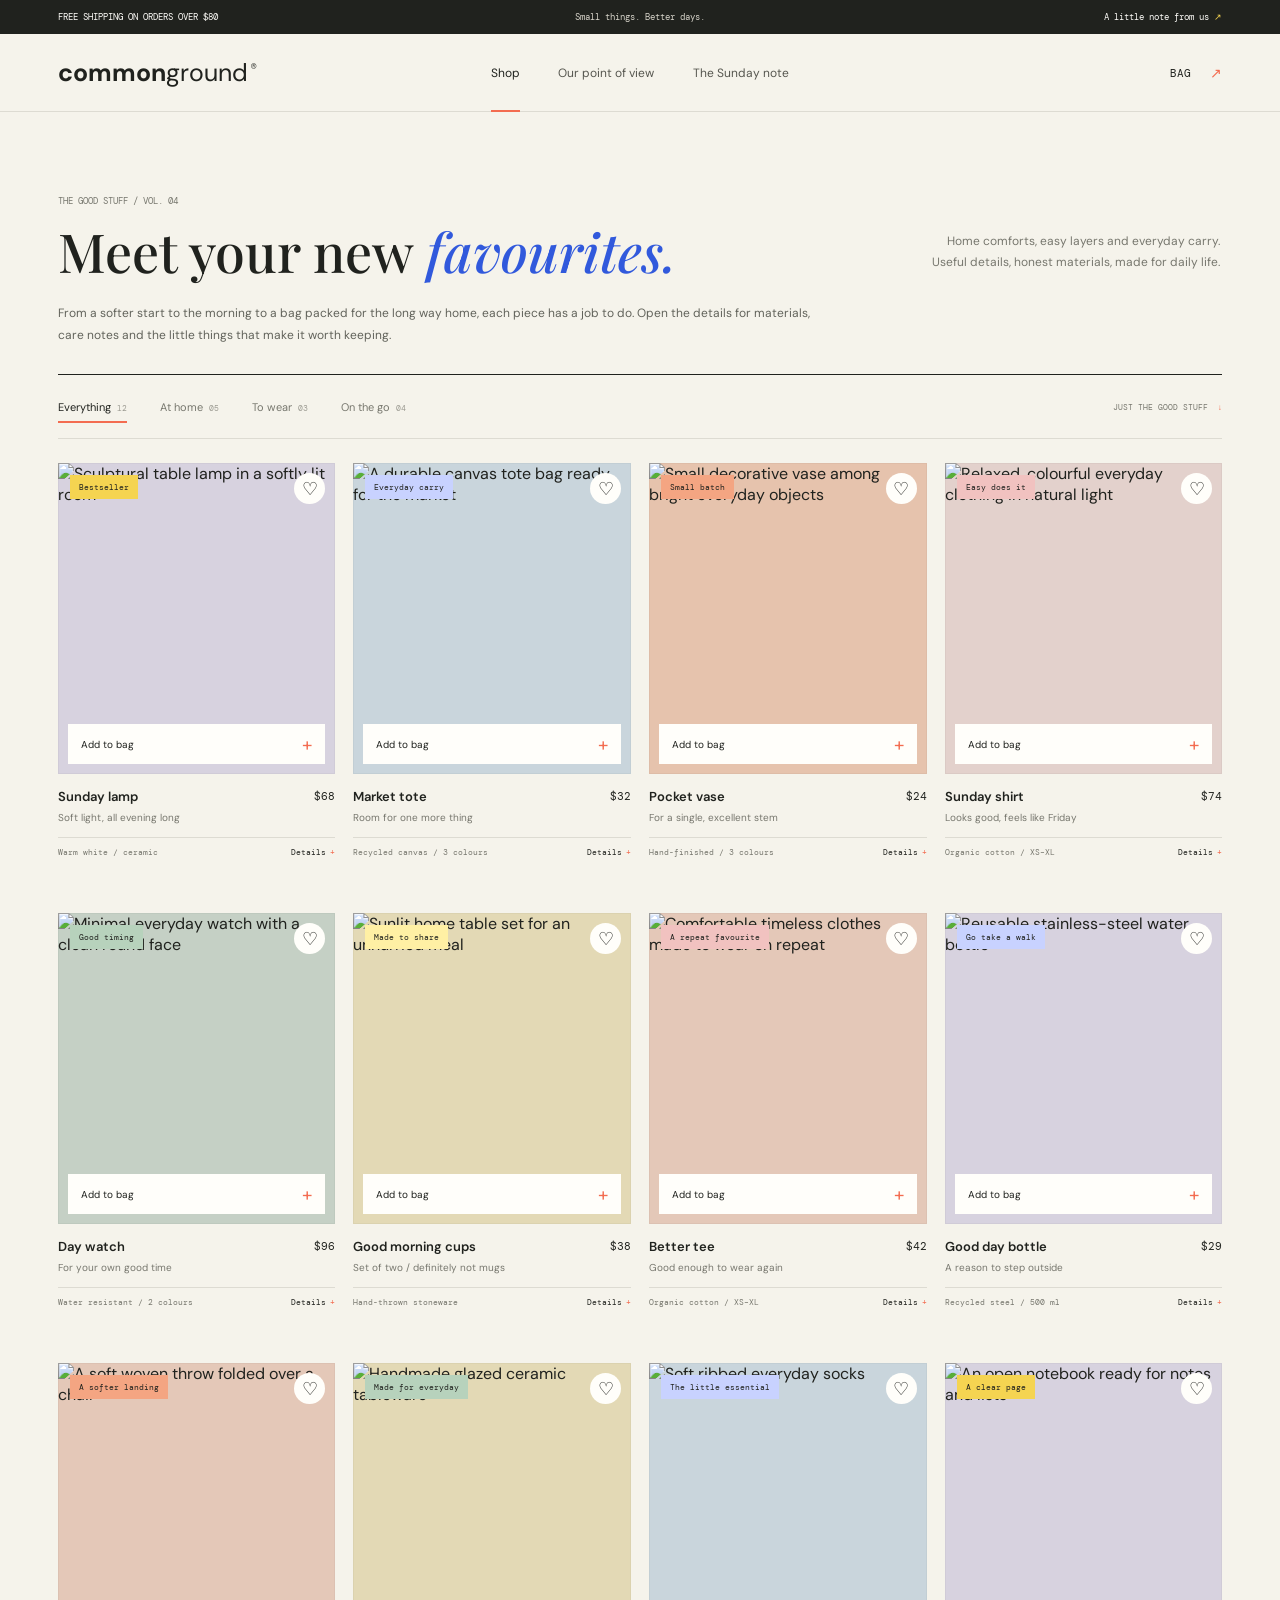
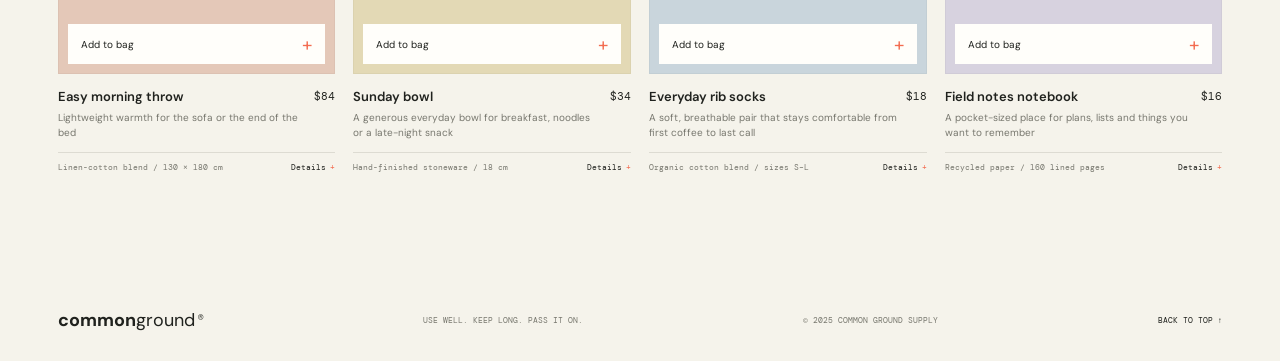
==== shop.html @ 02c8e96f "final" ====
<!DOCTYPE html>
<html lang="en">
<head>
  <meta charset="UTF-8">
  <meta name="viewport" content="width=device-width, initial-scale=1.0">
  <meta name="theme-color" content="#f5f3eb">
  <meta name="description" content="Shop thoughtful homewares, objects, and clothing from Common Ground Supply.">
  <title>Shop — Common Ground Supply</title>
  <link rel="preconnect" href="https://fonts.googleapis.com">
  <link rel="preconnect" href="https://fonts.gstatic.com" crossorigin>
  <link href="https://fonts.googleapis.com/css2?family=DM+Mono:wght@400;500&family=DM+Sans:wght@400;500;600;700&family=Playfair+Display:wght@500;600;700&display=swap" rel="stylesheet">
  <link rel="stylesheet" href="style.css">
</head>
<body class="shop-page">
  <input class="visually-hidden cart-toggle" type="checkbox" id="cart-toggle" aria-label="Toggle shopping bag">
  <div class="announcement"><span>FREE SHIPPING ON ORDERS OVER $80</span><span class="announcement-center">Small things. Better days.</span><a href="sunday-note.html">A little note from us <span aria-hidden="true">↗</span></a></div>
  <header class="site-header">
    <a class="wordmark" href="index.html" aria-label="Common Ground Supply home">common<span>ground</span><i>®</i></a>
    <nav class="main-nav" aria-label="Main navigation"><a class="nav-active" aria-current="page" href="shop.html">Shop</a><a href="story.html">Our point of view</a><a href="sunday-note.html">The Sunday note</a></nav>
    <label class="bag-trigger" for="cart-toggle" aria-label="Toggle your shopping bag">Bag <span class="bag-count" aria-hidden="true"></span><span class="bag-arrow" aria-hidden="true">↗</span></label>
  </header>
  <main id="top">
    <section class="shop-section" id="shop" aria-labelledby="shop-title">
      <div class="section-heading"><div><p class="eyebrow">THE GOOD STUFF / VOL. 04</p><h1 id="shop-title">Meet your new <em>favourites.</em></h1></div><p class="section-note">Home comforts, easy layers and everyday carry.<br>Useful details, honest materials, made for daily life.</p></div>
      <p class="collection-intro">From a softer start to the morning to a bag packed for the long way home, each piece has a job to do. Open the details for materials, care notes and the little things that make it worth keeping.</p>
      <div class="catalog-panel">
        <div class="catalog-toolbar"><div class="category-filters" role="group" aria-label="Filter products by category">
          <input class="visually-hidden filter-input" type="radio" name="category" id="filter-all" checked><label for="filter-all">Everything <span>12</span></label>
          <input class="visually-hidden filter-input" type="radio" name="category" id="filter-home"><label for="filter-home">At home <span>05</span></label>
          <input class="visually-hidden filter-input" type="radio" name="category" id="filter-wear"><label for="filter-wear">To wear <span>03</span></label>
          <input class="visually-hidden filter-input" type="radio" name="category" id="filter-carry"><label for="filter-carry">On the go <span>04</span></label>
        </div><span class="sort-label">JUST THE GOOD STUFF <span aria-hidden="true">↓</span></span></div>
        <div class="product-grid">
          <article class="product" data-category="home"><div class="product-visual visual-lilac"><img src="https://images.unsplash.com/photo-1507473885765-e6ed057f782c?auto=format&fit=crop&w=900&q=80" alt="Sculptural table lamp in a softly lit room" loading="lazy"><span class="product-tag">Bestseller</span><input class="visually-hidden bag-check" type="checkbox" id="bag-lamp"><label class="add-button" for="bag-lamp"><span class="add-text">Add to bag</span><span class="remove-text">In your bag</span><span class="add-icon" aria-hidden="true">+</span></label><input class="visually-hidden wish-check" type="checkbox" id="wish-lamp"><label class="wish-button" for="wish-lamp" aria-label="Save Sunday lamp to favourites"><span aria-hidden="true">♡</span></label></div><div class="product-meta"><div><h2>Sunday lamp</h2><p>Soft light, all evening long</p></div><span class="price">$68</span></div><div class="product-foot"><span>Warm white / ceramic</span><details class="product-details"><summary>Details</summary><p>A friendly little lamp with a glazed ceramic base and a warm, low-glare bulb. Made for bedside tables and slow evenings.</p></details></div></article>
          <article class="product" data-category="carry"><div class="product-visual visual-blue"><img src="https://images.unsplash.com/photo-1547949003-9792a18a2601?auto=format&fit=crop&w=900&q=80" alt="A durable canvas tote bag ready for the market" loading="lazy"><span class="product-tag product-tag-blue">Everyday carry</span><input class="visually-hidden bag-check" type="checkbox" id="bag-tote"><label class="add-button" for="bag-tote"><span class="add-text">Add to bag</span><span class="remove-text">In your bag</span><span class="add-icon" aria-hidden="true">+</span></label><input class="visually-hidden wish-check" type="checkbox" id="wish-tote"><label class="wish-button" for="wish-tote" aria-label="Save Market tote to favourites"><span aria-hidden="true">♡</span></label></div><div class="product-meta"><div><h2>Market tote</h2><p>Room for one more thing</p></div><span class="price">$32</span></div><div class="product-foot"><span>Recycled canvas / 3 colours</span><details class="product-details"><summary>Details</summary><p>Hard-wearing recycled cotton canvas with a generous gusset, an inside pocket and handles that sit comfortably on your shoulder.</p></details></div></article>
          <article class="product" data-category="home"><div class="product-visual visual-orange"><img src="https://images.unsplash.com/photo-1490312278390-ab64016e0aa9?auto=format&fit=crop&w=900&q=80" alt="Small decorative vase among bright everyday objects" loading="lazy"><span class="product-tag product-tag-orange">Small batch</span><input class="visually-hidden bag-check" type="checkbox" id="bag-vase"><label class="add-button" for="bag-vase"><span class="add-text">Add to bag</span><span class="remove-text">In your bag</span><span class="add-icon" aria-hidden="true">+</span></label><input class="visually-hidden wish-check" type="checkbox" id="wish-vase"><label class="wish-button" for="wish-vase" aria-label="Save Pocket vase to favourites"><span aria-hidden="true">♡</span></label></div><div class="product-meta"><div><h2>Pocket vase</h2><p>For a single, excellent stem</p></div><span class="price">$24</span></div><div class="product-foot"><span>Hand-finished / 3 colours</span><details class="product-details"><summary>Details</summary><p>A little stoneware vase, hand-finished in small batches. Each one has its own tiny variations and holds exactly one favourite stem.</p></details></div></article>
          <article class="product" data-category="wear"><div class="product-visual visual-pink"><img src="https://images.unsplash.com/photo-1529139574466-a303027c1d8b?auto=format&fit=crop&w=900&q=80" alt="Relaxed, colourful everyday clothing in natural light" loading="lazy"><span class="product-tag product-tag-pink">Easy does it</span><input class="visually-hidden bag-check" type="checkbox" id="bag-shirt"><label class="add-button" for="bag-shirt"><span class="add-text">Add to bag</span><span class="remove-text">In your bag</span><span class="add-icon" aria-hidden="true">+</span></label><input class="visually-hidden wish-check" type="checkbox" id="wish-shirt"><label class="wish-button" for="wish-shirt" aria-label="Save Sunday shirt to favourites"><span aria-hidden="true">♡</span></label></div><div class="product-meta"><div><h2>Sunday shirt</h2><p>Looks good, feels like Friday</p></div><span class="price">$74</span></div><div class="product-foot"><span>Organic cotton / XS–XL</span><details class="product-details"><summary>Details</summary><p>Relaxed, breathable organic cotton with an easy shape and a softly dropped shoulder.</p></details></div></article>
          <article class="product" data-category="carry"><div class="product-visual visual-green"><img src="https://images.unsplash.com/photo-1523275335684-37898b6baf30?auto=format&fit=crop&w=900&q=80" alt="Minimal everyday watch with a clean round face" loading="lazy"><span class="product-tag product-tag-green">Good timing</span><input class="visually-hidden bag-check" type="checkbox" id="bag-watch"><label class="add-button" for="bag-watch"><span class="add-text">Add to bag</span><span class="remove-text">In your bag</span><span class="add-icon" aria-hidden="true">+</span></label><input class="visually-hidden wish-check" type="checkbox" id="wish-watch"><label class="wish-button" for="wish-watch" aria-label="Save Day watch to favourites"><span aria-hidden="true">♡</span></label></div><div class="product-meta"><div><h2>Day watch</h2><p>For your own good time</p></div><span class="price">$96</span></div><div class="product-foot"><span>Water resistant / 2 colours</span><details class="product-details"><summary>Details</summary><p>A clean, easy-to-read dial, comfortable woven strap and water-resistant case.</p></details></div></article>
          <article class="product" data-category="home"><div class="product-visual visual-yellow"><img src="https://images.unsplash.com/photo-1494438639946-1ebd1d20bf85?auto=format&fit=crop&w=900&q=80" alt="Sunlit home table set for an unhurried meal" loading="lazy"><span class="product-tag product-tag-yellow">Made to share</span><input class="visually-hidden bag-check" type="checkbox" id="bag-cups"><label class="add-button" for="bag-cups"><span class="add-text">Add to bag</span><span class="remove-text">In your bag</span><span class="add-icon" aria-hidden="true">+</span></label><input class="visually-hidden wish-check" type="checkbox" id="wish-cups"><label class="wish-button" for="wish-cups" aria-label="Save Good morning cups to favourites"><span aria-hidden="true">♡</span></label></div><div class="product-meta"><div><h2>Good morning cups</h2><p>Set of two / definitely not mugs</p></div><span class="price">$38</span></div><div class="product-foot"><span>Hand-thrown stoneware</span><details class="product-details"><summary>Details</summary><p>Two hand-thrown stoneware cups with a smooth glaze, just right for coffee or tea.</p></details></div></article>
          <article class="product" data-category="wear"><div class="product-visual visual-peach"><img src="https://images.unsplash.com/photo-1503342217505-b0a15ec3261c?auto=format&fit=crop&w=900&q=80" alt="Comfortable timeless clothes made to wear on repeat" loading="lazy"><span class="product-tag product-tag-pink">A repeat favourite</span><input class="visually-hidden bag-check" type="checkbox" id="bag-tee"><label class="add-button" for="bag-tee"><span class="add-text">Add to bag</span><span class="remove-text">In your bag</span><span class="add-icon" aria-hidden="true">+</span></label><input class="visually-hidden wish-check" type="checkbox" id="wish-tee"><label class="wish-button" for="wish-tee" aria-label="Save Better tee to favourites"><span aria-hidden="true">♡</span></label></div><div class="product-meta"><div><h2>Better tee</h2><p>Good enough to wear again</p></div><span class="price">$42</span></div><div class="product-foot"><span>Organic cotton / XS–XL</span><details class="product-details"><summary>Details</summary><p>Soft, substantial organic cotton with a tidy neckline and easy fit.</p></details></div></article>
          <article class="product" data-category="carry"><div class="product-visual visual-lilac"><img src="https://images.unsplash.com/photo-1602143407151-7111542de6e8?auto=format&fit=crop&w=900&q=80" alt="Reusable stainless-steel water bottle" loading="lazy"><span class="product-tag product-tag-blue">Go take a walk</span><input class="visually-hidden bag-check" type="checkbox" id="bag-bottle"><label class="add-button" for="bag-bottle"><span class="add-text">Add to bag</span><span class="remove-text">In your bag</span><span class="add-icon" aria-hidden="true">+</span></label><input class="visually-hidden wish-check" type="checkbox" id="wish-bottle"><label class="wish-button" for="wish-bottle" aria-label="Save Good day bottle to favourites"><span aria-hidden="true">♡</span></label></div><div class="product-meta"><div><h2>Good day bottle</h2><p>A reason to step outside</p></div><span class="price">$29</span></div><div class="product-foot"><span>Recycled steel / 500 ml</span><details class="product-details"><summary>Details</summary><p>A sturdy reusable stainless-steel bottle with a leakproof lid and a powder-coated finish.</p></details></div></article>
          <article class="product" data-category="home"><div class="product-visual visual-peach"><img src="https://images.unsplash.com/photo-1616486338812-3dadae4b4ace?auto=format&fit=crop&w=900&q=80" alt="A soft woven throw folded over a chair" loading="lazy"><span class="product-tag product-tag-orange">A softer landing</span><input class="visually-hidden bag-check" type="checkbox" id="bag-throw"><label class="add-button" for="bag-throw"><span class="add-text">Add to bag</span><span class="remove-text">In your bag</span><span class="add-icon" aria-hidden="true">+</span></label><input class="visually-hidden wish-check" type="checkbox" id="wish-throw"><label class="wish-button" for="wish-throw" aria-label="Save Easy morning throw to favourites"><span aria-hidden="true">♡</span></label></div><div class="product-meta"><div><h2>Easy morning throw</h2><p>Lightweight warmth for the sofa or the end of the bed</p></div><span class="price">$84</span></div><div class="product-foot"><span>Linen-cotton blend / 130 × 180 cm</span><details class="product-details"><summary>Details</summary><p>A breathable midweight linen-cotton weave with an easy drape and soft, natural texture. Machine wash cool and line dry; it gets softer with every wash.</p></details></div></article>
          <article class="product" data-category="home"><div class="product-visual visual-yellow"><img src="https://images.unsplash.com/photo-1578749556568-bc2c40e68b61?auto=format&fit=crop&w=900&q=80" alt="Handmade glazed ceramic tableware" loading="lazy"><span class="product-tag product-tag-green">Made for everyday</span><input class="visually-hidden bag-check" type="checkbox" id="bag-bowl"><label class="add-button" for="bag-bowl"><span class="add-text">Add to bag</span><span class="remove-text">In your bag</span><span class="add-icon" aria-hidden="true">+</span></label><input class="visually-hidden wish-check" type="checkbox" id="wish-bowl"><label class="wish-button" for="wish-bowl" aria-label="Save Sunday bowl to favourites"><span aria-hidden="true">♡</span></label></div><div class="product-meta"><div><h2>Sunday bowl</h2><p>A generous everyday bowl for breakfast, noodles or a late-night snack</p></div><span class="price">$34</span></div><div class="product-foot"><span>Hand-finished stoneware / 18 cm</span><details class="product-details"><summary>Details</summary><p>Wheel-thrown stoneware with a smooth, food-safe glaze. The wide shape works for breakfast or a generous side; dishwasher and microwave safe.</p></details></div></article>
          <article class="product" data-category="wear"><div class="product-visual visual-blue"><img src="https://images.unsplash.com/photo-1586350977771-b3b0abd50c82?auto=format&fit=crop&w=900&q=80" alt="Soft ribbed everyday socks" loading="lazy"><span class="product-tag product-tag-blue">The little essential</span><input class="visually-hidden bag-check" type="checkbox" id="bag-socks"><label class="add-button" for="bag-socks"><span class="add-text">Add to bag</span><span class="remove-text">In your bag</span><span class="add-icon" aria-hidden="true">+</span></label><input class="visually-hidden wish-check" type="checkbox" id="wish-socks"><label class="wish-button" for="wish-socks" aria-label="Save Everyday rib socks to favourites"><span aria-hidden="true">♡</span></label></div><div class="product-meta"><div><h2>Everyday rib socks</h2><p>A soft, breathable pair that stays comfortable from first coffee to last call</p></div><span class="price">$18</span></div><div class="product-foot"><span>Organic cotton blend / sizes S–L</span><details class="product-details"><summary>Details</summary><p>A soft organic-cotton blend with a ribbed cuff that stays put without digging in. Reinforced heel and toe for regular rotation. Wash cool with similar colours.</p></details></div></article>
          <article class="product" data-category="carry"><div class="product-visual visual-lilac"><img src="https://images.unsplash.com/photo-1455390582262-044cdead277a?auto=format&fit=crop&w=900&q=80" alt="An open notebook ready for notes and lists" loading="lazy"><span class="product-tag">A clear page</span><input class="visually-hidden bag-check" type="checkbox" id="bag-notebook"><label class="add-button" for="bag-notebook"><span class="add-text">Add to bag</span><span class="remove-text">In your bag</span><span class="add-icon" aria-hidden="true">+</span></label><input class="visually-hidden wish-check" type="checkbox" id="wish-notebook"><label class="wish-button" for="wish-notebook" aria-label="Save Field notes notebook to favourites"><span aria-hidden="true">♡</span></label></div><div class="product-meta"><div><h2>Field notes notebook</h2><p>A pocket-sized place for plans, lists and things you want to remember</p></div><span class="price">$16</span></div><div class="product-foot"><span>Recycled paper / 160 lined pages</span><details class="product-details"><summary>Details</summary><p>A lay-flat, thread-bound notebook with 160 lightly textured, lined pages and a sturdy recycled-paper cover. Small enough to keep beside your keys.</p></details></div></article>
        </div>
      </div>
    </section>
  </main>
  <footer class="site-footer"><a class="footer-wordmark" href="index.html">common<span>ground</span><i>®</i></a><span>USE WELL. KEEP LONG. PASS IT ON.</span><span>© 2025 COMMON GROUND SUPPLY</span><a href="#shop">BACK TO TOP ↑</a></footer>
  <div class="cart-backdrop" aria-hidden="true"><label for="cart-toggle" aria-label="Close shopping bag"></label></div>
  <aside class="cart-drawer" aria-label="Your shopping bag"><div class="cart-header"><div><p class="eyebrow">YOUR LITTLE LINE-UP</p><h2>Your bag<span class="cart-sparkle">✳</span></h2></div><label class="cart-close" for="cart-toggle" aria-label="Close shopping bag">×</label></div><div class="cart-items">
    <p class="cart-empty">Nothing in here just yet.<br>There's good stuff on the shelves.</p>
    <div class="cart-line cart-line-lamp"><img src="https://images.unsplash.com/photo-1507473885765-e6ed057f782c?auto=format&fit=crop&w=160&q=70" alt=""><div><h3>Sunday lamp</h3><span>Warm white / ceramic</span><label for="bag-lamp">Remove</label></div><strong>$68</strong></div>
    <div class="cart-line cart-line-tote"><img src="https://images.unsplash.com/photo-1547949003-9792a18a2601?auto=format&fit=crop&w=160&q=70" alt=""><div><h3>Market tote</h3><span>Recycled canvas</span><label for="bag-tote">Remove</label></div><strong>$32</strong></div>
    <div class="cart-line cart-line-vase"><img src="https://images.unsplash.com/photo-1490312278390-ab64016e0aa9?auto=format&fit=crop&w=160&q=70" alt=""><div><h3>Pocket vase</h3><span>Hand-finished / 3 colours</span><label for="bag-vase">Remove</label></div><strong>$24</strong></div>
    <div class="cart-line cart-line-shirt"><img src="https://images.unsplash.com/photo-1529139574466-a303027c1d8b?auto=format&fit=crop&w=160&q=70" alt=""><div><h3>Sunday shirt</h3><span>Organic cotton</span><label for="bag-shirt">Remove</label></div><strong>$74</strong></div>
    <div class="cart-line cart-line-watch"><img src="https://images.unsplash.com/photo-1523275335684-37898b6baf30?auto=format&fit=crop&w=160&q=70" alt=""><div><h3>Day watch</h3><span>Water resistant</span><label for="bag-watch">Remove</label></div><strong>$96</strong></div>
    <div class="cart-line cart-line-cups"><img src="https://images.unsplash.com/photo-1494438639946-1ebd1d20bf85?auto=format&fit=crop&w=160&q=70" alt=""><div><h3>Good morning cups</h3><span>Set of two</span><label for="bag-cups">Remove</label></div><strong>$38</strong></div>
    <div class="cart-line cart-line-tee"><img src="https://images.unsplash.com/photo-1503342217505-b0a15ec3261c?auto=format&fit=crop&w=160&q=70" alt=""><div><h3>Better tee</h3><span>Organic cotton</span><label for="bag-tee">Remove</label></div><strong>$42</strong></div>
    <div class="cart-line cart-line-bottle"><img src="https://images.unsplash.com/photo-1602143407151-7111542de6e8?auto=format&fit=crop&w=160&q=70" alt=""><div><h3>Good day bottle</h3><span>Recycled steel / 500 ml</span><label for="bag-bottle">Remove</label></div><strong>$29</strong></div>
    <div class="cart-line cart-line-throw"><img src="https://images.unsplash.com/photo-1616486338812-3dadae4b4ace?auto=format&fit=crop&w=160&q=70" alt=""><div><h3>Easy morning throw</h3><span>Linen-cotton blend / 130 × 180 cm</span><label for="bag-throw">Remove</label></div><strong>$84</strong></div>
    <div class="cart-line cart-line-bowl"><img src="https://images.unsplash.com/photo-1578749556568-bc2c40e68b61?auto=format&fit=crop&w=160&q=70" alt=""><div><h3>Sunday bowl</h3><span>Hand-finished stoneware</span><label for="bag-bowl">Remove</label></div><strong>$34</strong></div>
    <div class="cart-line cart-line-socks"><img src="https://images.unsplash.com/photo-1586350977771-b3b0abd50c82?auto=format&fit=crop&w=160&q=70" alt=""><div><h3>Everyday rib socks</h3><span>Organic cotton blend / sizes S–L</span><label for="bag-socks">Remove</label></div><strong>$18</strong></div>
    <div class="cart-line cart-line-notebook"><img src="https://images.unsplash.com/photo-1455390582262-044cdead277a?auto=format&fit=crop&w=160&q=70" alt=""><div><h3>Field notes notebook</h3><span>Recycled paper / 160 lined pages</span><label for="bag-notebook">Remove</label></div><strong>$16</strong></div>
  </div><div class="cart-footer"><p class="shipping-note"><span>✳</span> Free shipping on orders over $80</p><p class="demo-note">This is a storefront demo. Checkout and payment need a server and are not active.</p><button class="checkout-button" type="button" disabled>Checkout <span aria-hidden="true">↗</span></button><a class="continue-link" href="#shop">Keep looking around</a></div></aside>
  <span class="visually-hidden" aria-live="polite">Cart items update as you add and remove products.</span>
  <script src="cart.js" defer></script>
</body>
</html>
---- style.css ----
:root {
	color-scheme: light;
	--paper: #f5f3eb;
	--white: #fffefa;
	--ink: #20221e;
	--muted: #77776e;
	--line: #dddbd2;
	--blue: #3159dc;
	--coral: #f36c50;
	--yellow: #f5d451;
	--green: #5d8268;
	--serif: "Playfair Display", Georgia, serif;
	--sans: "DM Sans", "Segoe UI", sans-serif;
	--mono: "DM Mono", Consolas, monospace;
}

* { box-sizing: border-box; }
html { scroll-behavior: smooth; scroll-padding-top: 84px; }
body { margin: 0; background: var(--paper); color: var(--ink); font-family: var(--sans); -webkit-font-smoothing: antialiased; }
body:has(#cart-toggle:checked) { overflow: hidden; }
a { color: inherit; text-decoration: none; }
button, input { font: inherit; }
button, label, summary { -webkit-tap-highlight-color: transparent; }
img { display: block; max-width: 100%; }
.visually-hidden { position: absolute; width: 1px; height: 1px; padding: 0; margin: -1px; overflow: hidden; clip: rect(0, 0, 0, 0); white-space: nowrap; border: 0; }

.announcement { min-height: 34px; padding: 8px 4.5%; display: grid; grid-template-columns: 1fr 1fr 1fr; align-items: center; background: var(--ink); color: #fffefa; font: 9px var(--mono); letter-spacing: 0; }
.announcement-center { text-align: center; color: #d7d4ca; }
.announcement a { justify-self: end; }
.announcement a span { color: var(--yellow); }
.site-header { height: 78px; padding: 0 4.5%; display: grid; grid-template-columns: 1fr 1fr 1fr; align-items: center; border-bottom: 1px solid var(--line); background: var(--paper); }
.wordmark, .footer-wordmark { justify-self: start; font-size: 25px; font-weight: 700; letter-spacing: 0; line-height: 1; }
.wordmark span, .footer-wordmark span { font-weight: 400; }
.wordmark i, .footer-wordmark i { margin-left: 3px; font: 9px var(--mono); vertical-align: top; }
.main-nav { display: flex; justify-content: center; gap: clamp(18px, 3vw, 42px); height: 100%; align-items: center; }
.main-nav a { height: 100%; display: flex; align-items: center; position: relative; font-size: 12px; color: #56564f; white-space: nowrap; }
.main-nav .nav-active { color: var(--ink); }
.nav-active::after { position: absolute; right: 0; bottom: -1px; left: 0; height: 2px; background: var(--coral); content: ""; }
.header-link { justify-self: end; font: 10px var(--mono); white-space: nowrap; }
.header-link span { padding-left: 5px; color: var(--coral); font-size: 14px; }
.bag-trigger { justify-self: end; position: relative; display: flex; align-items: center; gap: 6px; cursor: pointer; font: 11px var(--mono); text-transform: uppercase; }
.bag-arrow { color: var(--coral); font-size: 14px; }
.bag-count { width: 7px; height: 7px; border-radius: 50%; background: transparent; }
body:has(.bag-check:checked) .bag-count { background: var(--coral); }

.hero { min-height: 575px; display: grid; grid-template-columns: 0.93fr 1.07fr; background: #e9e9dd; }
.hero-copy { padding: 70px 9% 34px 14%; display: flex; flex-direction: column; align-items: flex-start; justify-content: center; }
.eyebrow { margin: 0; color: #77776e; font: 9px var(--mono); letter-spacing: 0; text-transform: uppercase; }
.eyebrow-dot { display: inline-block; width: 7px; height: 7px; margin-right: 6px; border-radius: 50%; background: var(--coral); }
.hero h1 { max-width: 550px; margin: 25px 0 17px; font: 500 clamp(44px, 5.2vw, 76px)/1.07 var(--serif); letter-spacing: 0; }
.hero h1 em, .section-heading h2 em, .story-copy h2 em, .newsletter h2 em { color: var(--blue); font-weight: 500; }
.hero-description { max-width: 315px; margin: 0; color: #63635b; font-size: 14px; line-height: 1.8; }
.button { min-height: 47px; margin-top: 30px; padding: 0 19px; display: inline-flex; align-items: center; justify-content: space-between; gap: 32px; font-size: 11px; }
.button-dark { background: var(--ink); color: var(--white); transition: background .2s ease, transform .2s ease; }
.button-dark:hover { background: var(--blue); transform: translateY(-2px); }
.button-dark span { color: var(--yellow); font-size: 16px; }
.hero-footnote { width: 100%; margin-top: auto; padding-top: 42px; display: flex; justify-content: space-between; color: #77776e; font: 9px var(--mono); text-transform: uppercase; }
.hero-image-wrap { position: relative; min-height: 575px; overflow: hidden; background: #a7a18e; }
.hero-image { width: 100%; height: 100%; min-height: 575px; position: absolute; inset: 0; object-fit: cover; object-position: 50% 50%; animation: image-arrive .8s ease both; }
.hero-image-wrap::after { position: absolute; inset: 50% 0 0; background: linear-gradient(transparent, rgb(32 34 30 / 50%)); content: ""; pointer-events: none; }
.hero-image-caption { position: absolute; z-index: 1; right: 6%; bottom: 23px; left: 6%; display: flex; justify-content: space-between; color: #fffefa; font: 9px var(--mono); }
.hero-stamp { position: absolute; z-index: 1; top: 31px; right: 32px; width: 99px; height: 99px; display: grid; place-content: center; transform: rotate(9deg); border: 1px solid var(--ink); border-radius: 50%; background: var(--yellow); text-align: center; font: 10px/1.35 var(--mono); }
.hero-stamp span { position: absolute; right: -1px; bottom: 9px; color: var(--coral); font-size: 18px; }

.ticker { min-height: 43px; display: flex; align-items: center; justify-content: space-evenly; gap: 16px; overflow: hidden; border-bottom: 1px solid var(--line); background: var(--yellow); color: var(--ink); font: 9px var(--mono); white-space: nowrap; }
.ticker span:nth-child(even) { color: var(--coral); font-size: 15px; }
.home-page .shop-section, .home-page .story-section, .home-page .newsletter, .home-page .cart-backdrop, .home-page .cart-drawer { display: none; }
.home-links { padding: 68px 4.5% 90px; }
.home-links-heading { margin-bottom: 30px; display: flex; justify-content: space-between; align-items: end; }
.home-links-heading h2 { margin: 13px 0 0; font: 500 clamp(37px, 4.2vw, 57px)/1.15 var(--serif); }
.home-links-heading h2 em { color: var(--blue); }
.home-links-heading > p { margin: 0 0 7px 20px; color: var(--muted); font-size: 12px; }
.home-link-grid { display: grid; grid-template-columns: repeat(3, minmax(0, 1fr)); gap: 16px; }
.home-link { min-width: 0; aspect-ratio: 1.05 / 1; position: relative; display: flex; flex-direction: column; justify-content: space-between; overflow: hidden; padding: 15px; background: var(--ink); color: var(--white); }
.home-link::after { position: absolute; inset: 35% 0 0; background: linear-gradient(transparent, rgb(20 22 20 / 68%)); content: ""; }
.home-link img { width: 100%; height: 100%; position: absolute; inset: 0; object-fit: cover; transition: transform .5s ease; }
.home-link:hover img { transform: scale(1.035); }
.home-link-number, .home-link-title { position: relative; z-index: 1; }
.home-link-number { align-self: flex-start; padding: 7px 9px; background: var(--yellow); color: var(--ink); font: 8px var(--mono); }
.home-link-title { display: flex; justify-content: space-between; align-items: center; gap: 10px; font: 500 clamp(18px, 2vw, 25px) var(--serif); }
.home-link-title i { color: var(--yellow); font: normal 17px var(--sans); }
.shop-section { padding: 83px 4.5% 96px; }
.section-heading { margin-bottom: 42px; display: flex; justify-content: space-between; align-items: end; }
.section-heading h1, .section-heading h2 { margin: 13px 0 0; font: 500 clamp(37px, 4.2vw, 57px)/1.15 var(--serif); letter-spacing: 0; }
.section-heading h1 em { color: var(--blue); }
.section-note { margin: 0 2px 8px 20px; color: var(--muted); font-size: 12px; line-height: 1.8; text-align: right; }
.collection-intro { max-width: 760px; margin: -22px 0 28px; color: #62635b; font-size: 12px; line-height: 1.85; }
.catalog-panel { border-top: 1px solid var(--ink); }
.catalog-toolbar { min-height: 64px; display: flex; justify-content: space-between; align-items: center; gap: 20px; border-bottom: 1px solid var(--line); }
.category-filters { display: flex; align-items: center; gap: clamp(17px, 2.6vw, 34px); }
.category-filters label { padding: 9px 0; color: #77776e; cursor: pointer; font-size: 11px; transition: color .15s ease; }
.category-filters label span { margin-left: 3px; color: #9b9a91; font: 8px var(--mono); }
#filter-all:checked + label, #filter-home:checked + label, #filter-wear:checked + label, #filter-carry:checked + label { color: var(--ink); box-shadow: inset 0 -2px var(--coral); }
.filter-input:focus-visible + label { outline: 2px solid var(--blue); outline-offset: 4px; }
.sort-label { color: var(--muted); font: 8px var(--mono); white-space: nowrap; }
.sort-label span { padding-left: 5px; color: var(--coral); }
.product-grid { display: grid; grid-template-columns: repeat(4, minmax(0, 1fr)); column-gap: 18px; row-gap: 45px; padding-top: 24px; }
.product { min-width: 0; animation: product-arrive .55s both; }
.product:nth-child(2) { animation-delay: .05s; }
.product:nth-child(3) { animation-delay: .1s; }
.product:nth-child(4) { animation-delay: .15s; }
.product:nth-child(5) { animation-delay: .2s; }
.product:nth-child(6) { animation-delay: .25s; }
.product:nth-child(7) { animation-delay: .3s; }
.product:nth-child(8) { animation-delay: .35s; }
.product-visual { aspect-ratio: 1 / 1.12; position: relative; overflow: hidden; background: #d7ded7; }
.product-visual::before { position: absolute; z-index: 1; inset: 0; border: 1px solid rgb(32 34 30 / 4%); content: ""; pointer-events: none; }
.visual-lilac { background: #d7d2df; }
.visual-blue { background: #c9d5dc; }
.visual-orange { background: #e6c3ad; }
.visual-pink { background: #e3d1cc; }
.visual-green { background: #c5d0c5; }
.visual-yellow { background: #e3d9b5; }
.visual-peach { background: #e4c8b8; }
.product-visual img { width: 100%; height: 100%; object-fit: cover; transition: transform .55s cubic-bezier(.2,.65,.3,1); }
.product:hover .product-visual img { transform: scale(1.035); }
.product-tag { position: absolute; z-index: 2; top: 12px; left: 12px; padding: 7px 9px; background: var(--yellow); color: var(--ink); font: 8px var(--mono); }
.product-tag-blue { background: #c8d2ff; }
.product-tag-orange { background: #f4a582; }
.product-tag-pink { background: #f1c2c0; }
.product-tag-green { background: #b7d2bc; }
.product-tag-yellow { background: #fff0a4; }
.wish-button { position: absolute; z-index: 2; top: 10px; right: 10px; width: 31px; height: 31px; display: grid; place-items: center; border-radius: 50%; background: var(--white); cursor: pointer; font-size: 18px; transition: color .2s ease, background .2s ease, transform .2s ease; }
.wish-button:hover { transform: scale(1.08); }
.wish-check:checked + .wish-button { background: var(--coral); color: var(--white); }
.wish-check:checked + .wish-button span { font-size: 0; }
.wish-check:checked + .wish-button span::after { content: "♥"; font-size: 15px; }
.wish-check:focus-visible + .wish-button, .bag-check:focus-visible + .add-button { outline: 2px solid var(--blue); outline-offset: 3px; }
.add-button { position: absolute; z-index: 2; right: 10px; bottom: 10px; left: 10px; min-height: 40px; padding: 0 13px; display: flex; align-items: center; justify-content: space-between; background: var(--white); cursor: pointer; font-size: 10px; transition: background .2s ease, color .2s ease; }
.add-button:hover, .bag-check:checked + .add-button { background: var(--ink); color: var(--white); }
.bag-check:checked + .add-button { animation: add-button-pop .42s cubic-bezier(.2,.8,.25,1); }
.remove-text { display: none; }
.bag-check:checked + .add-button .add-text { display: none; }
.bag-check:checked + .add-button .remove-text { display: inline; }
.add-icon { color: var(--coral); font-size: 19px; line-height: 1; }
.bag-check:checked + .add-button .add-icon { color: var(--yellow); font-size: 0; }
.bag-check:checked + .add-button .add-icon::after { content: "\2713"; font-size: 15px; }
.product-visual:has(.bag-check:checked)::after { position: absolute; z-index: 3; top: 46%; left: 50%; padding: 11px 14px; transform: translate(-50%, -20%) scale(.8) rotate(-4deg); border: 1px solid var(--ink); background: var(--yellow); color: var(--ink); content: "\2733  ADDED TO BAG  \2733"; font: 9px var(--mono); white-space: nowrap; pointer-events: none; animation: add-toast 1.05s cubic-bezier(.2,.75,.25,1) both; }
.product-meta { margin-top: 14px; display: flex; justify-content: space-between; align-items: flex-start; gap: 8px; }
.product-meta h2, .product-meta h3 { margin: 0; font-size: 13px; font-weight: 600; }
.product-meta p { margin: 5px 0 0; color: var(--muted); font-size: 10px; line-height: 1.5; }
.price { padding-top: 1px; font: 11px var(--mono); white-space: nowrap; }
.product-foot { min-height: 31px; margin-top: 12px; padding-top: 9px; display: flex; justify-content: space-between; align-items: flex-start; gap: 6px; border-top: 1px solid var(--line); color: #77776e; font: 8px var(--mono); }
.product-details { position: relative; flex: 0 0 auto; }
.product-details summary { color: var(--ink); cursor: pointer; list-style: none; }
.product-details summary::-webkit-details-marker { display: none; }
.product-details summary::after { margin-left: 4px; color: var(--coral); content: "+"; }
.product-details[open] summary::after { content: "−"; }
.product-details p { width: min(250px, 75vw); position: absolute; z-index: 4; top: 21px; right: 0; margin: 0; padding: 13px; border: 1px solid var(--line); background: var(--white); color: #56564f; font: 10px/1.7 var(--sans); box-shadow: 0 8px 24px rgb(32 34 30 / 10%); }
.empty-category { display: none; padding: 30px 0; color: var(--muted); font: 13px var(--sans); }
.catalog-panel:has(#filter-home:checked) .product:not([data-category="home"]), .catalog-panel:has(#filter-wear:checked) .product:not([data-category="wear"]), .catalog-panel:has(#filter-carry:checked) .product:not([data-category="carry"]) { display: none; }

.story-section { min-height: 485px; display: grid; grid-template-columns: 1fr 1fr; background: #e5e7dc; }
.story-image { min-height: 485px; position: relative; overflow: hidden; background: #bcc6ba; }
.story-image img { width: 100%; height: 100%; position: absolute; inset: 0; object-fit: cover; }
.story-image::after { position: absolute; inset: 58% 0 0; background: linear-gradient(transparent, rgb(32 34 30 / 40%)); content: ""; }
.story-image-note { position: absolute; z-index: 1; bottom: 22px; left: 7%; color: var(--white); font: 9px var(--mono); }
.story-copy { padding: 80px clamp(35px, 9vw, 130px); display: flex; flex-direction: column; justify-content: center; align-items: flex-start; }
.story-copy h2 { margin: 20px 0; font: 500 clamp(40px, 4.5vw, 62px)/1.1 var(--serif); }
.story-copy p:not(.eyebrow) { max-width: 390px; color: #60635b; font-size: 12px; line-height: 1.9; }
.story-copy .text-link { margin-top: 16px; padding-bottom: 6px; border-bottom: 1px solid var(--ink); font-size: 11px; }
.text-link span { padding-left: 9px; color: var(--coral); }

.newsletter { min-height: 282px; padding: 62px 9%; display: grid; grid-template-columns: 100px 1fr 1fr; align-items: center; gap: 36px; background: var(--blue); color: var(--white); }
.newsletter-mark { width: 68px; height: 68px; display: grid; align-content: center; border: 1px solid rgb(255 255 255 / 60%); border-radius: 50%; text-align: center; font: 15px/1.1 var(--mono); }
.newsletter-mark span { color: var(--yellow); font-size: 14px; }
.newsletter .eyebrow { color: #c7d1ff; }
.newsletter h2 { margin: 16px 0 0; font: 500 clamp(35px, 4vw, 50px)/1.12 var(--serif); }
.newsletter h2 em { color: var(--yellow); }
.newsletter-form { align-self: center; }
.newsletter-form > label { display: block; margin-bottom: 10px; color: #d4dcff; font: 9px var(--mono); }
.email-row { display: flex; border-bottom: 1px solid rgb(255 255 255 / 72%); }
.email-row input { width: 100%; min-width: 0; padding: 13px 4px; border: 0; outline: 0; background: transparent; color: var(--white); font-size: 12px; }
.email-row input::placeholder { color: #c7d1ff; }
.email-row input:focus-visible { box-shadow: inset 0 -2px var(--yellow); }
.email-row button { flex: 0 0 auto; padding: 0 5px 0 14px; border: 0; background: transparent; color: var(--white); cursor: pointer; font-size: 10px; }
.email-row button span { padding-left: 12px; color: var(--yellow); font-size: 15px; }
.newsletter-form > p { margin: 13px 0 0; color: #c7d1ff; font-size: 9px; line-height: 1.6; }
.newsletter-form input:disabled { opacity: .65; cursor: not-allowed; }
.newsletter-form button:disabled { color: #c7d1ff; cursor: not-allowed; }

.story-page-heading { padding: 76px 9% 64px; background: #e5e7dc; }
.story-page-heading h1 { max-width: 850px; margin: 18px 0 14px; font: 500 clamp(54px, 8vw, 100px)/1.02 var(--serif); }
.story-page-heading h1 em { color: var(--blue); }
.story-page-heading > p:last-child { max-width: 440px; margin: 0; color: #60635b; font-size: 14px; line-height: 1.8; }
.story-page-feature { min-height: 440px; }
.story-page-feature .story-image { min-height: 440px; }
.story-page-feature .story-copy { padding-top: 58px; padding-bottom: 58px; }
.story-page-feature .story-copy h2 { font-size: clamp(38px, 4.5vw, 58px); }
.values-section { padding: 72px 7% 82px; }
.values-heading { margin-bottom: 35px; }
.values-heading h2 { margin: 13px 0 0; font: 500 clamp(38px, 4.5vw, 56px)/1.1 var(--serif); }
.values-heading h2 em { color: var(--blue); }
.values-grid { display: grid; grid-template-columns: repeat(3, minmax(0, 1fr)); border-top: 1px solid var(--ink); }
.values-grid article { min-height: 185px; padding: 18px 24px 12px 0; }
.values-grid article + article { padding-left: 24px; border-left: 1px solid var(--line); }
.value-number { color: var(--coral); font: 9px var(--mono); }
.values-grid h3 { margin: 18px 0 8px; font: 500 22px var(--serif); }
.values-grid p { max-width: 300px; margin: 0; color: var(--muted); font-size: 11px; line-height: 1.8; }
.story-end { padding: 58px 8% 68px; background: var(--yellow); }
.story-end h2 { margin: 13px 0 0; font: 500 clamp(36px, 4.5vw, 54px)/1.1 var(--serif); }
.story-end h2 em { color: var(--blue); }
.story-end .button { margin-top: 22px; }
.button-light { background: var(--yellow); color: var(--ink); transition: transform .2s ease; }
.button-light:hover { transform: translateY(-2px); }

.note-cover { min-height: 540px; display: grid; grid-template-columns: 1fr 1fr; background: var(--blue); color: var(--white); }
.note-cover-copy { min-height: 540px; padding: 54px 11% 24px; display: flex; flex-direction: column; align-items: flex-start; justify-content: center; }
.note-cover-copy .eyebrow { color: #d3dcff; }
.note-cover h1 { margin: 24px 0 17px; font: 500 clamp(45px, 6vw, 75px)/1.05 var(--serif); }
.note-cover h1 em { color: var(--yellow); font-weight: 500; }
.note-cover-copy > p:not(.eyebrow) { max-width: 350px; margin: 0; color: #d3dcff; font-size: 13px; line-height: 1.8; }
.note-cover .button { margin-top: 23px; }
.note-cover-foot { width: 100%; margin-top: auto; padding-top: 35px; display: flex; justify-content: space-between; color: #d3dcff; font: 8px var(--mono); }
.note-cover-image { min-height: 540px; position: relative; overflow: hidden; }
.note-cover-image img { width: 100%; height: 100%; position: absolute; inset: 0; object-fit: cover; }
.note-cover-image span { position: absolute; right: 7%; bottom: 20px; left: 7%; color: var(--white); font: 9px var(--mono); }
.letter { padding: 80px 7% 90px; display: grid; grid-template-columns: .8fr 1.2fr; gap: 10%; }
.letter-heading { align-self: start; position: sticky; top: 35px; }
.letter-heading h2 { margin: 17px 0 13px; font: 500 clamp(35px, 4.3vw, 52px)/1.1 var(--serif); }
.letter-heading h2 em { color: var(--blue); }
.letter-date { color: var(--muted); font: 8px var(--mono); }
.letter-date span { padding: 0 5px; color: var(--coral); }
.letter-body { max-width: 610px; color: #51534d; font: 13px/1.95 var(--sans); }
.letter-body p { margin: 0 0 19px; }
.letter-body .letter-lead { color: var(--ink); font: 500 22px/1.55 var(--serif); }
.letter-body blockquote { margin: 30px 0; padding: 3px 0 3px 18px; border-left: 2px solid var(--coral); color: var(--blue); font: 500 23px/1.5 var(--serif); }
.letter-body strong { color: var(--ink); font-weight: 600; }
.letter-body .text-link { display: inline-block; margin-top: 15px; padding-bottom: 6px; border-bottom: 1px solid var(--ink); font: 11px var(--sans); }
.note-signup { grid-template-columns: 75px 1fr 1.15fr; padding: 48px 7%; }

.site-footer { min-height: 82px; padding: 22px 4.5%; display: flex; justify-content: space-between; align-items: center; gap: 20px; }
.footer-wordmark { font-size: 18px; }
.site-footer > span, .site-footer > a:last-child { color: #77776e; font: 8px var(--mono); }
.site-footer > a:last-child { color: var(--ink); }

.cart-backdrop { position: fixed; z-index: 10; inset: 0; visibility: hidden; background: rgb(21 23 20 / 42%); opacity: 0; transition: opacity .25s ease, visibility .25s ease; }
.cart-backdrop label { position: absolute; inset: 0; cursor: pointer; }
.cart-drawer { width: min(445px, 100%); height: 100dvh; position: fixed; z-index: 11; top: 0; right: 0; display: flex; flex-direction: column; transform: translateX(102%); visibility: hidden; background: var(--white); box-shadow: -10px 0 38px rgb(21 23 20 / 10%); transition: transform .32s cubic-bezier(.2,.7,.25,1), visibility .32s; }
body:has(#cart-toggle:checked) .cart-backdrop { visibility: visible; opacity: 1; }
body:has(#cart-toggle:checked) .cart-drawer { transform: translateX(0); visibility: visible; }
.cart-header { padding: 25px 26px 20px; display: flex; justify-content: space-between; align-items: center; border-bottom: 1px solid var(--line); }
.cart-header h2 { margin: 7px 0 0; font: 500 33px var(--serif); }
.cart-sparkle { padding-left: 7px; color: var(--coral); font: 16px var(--sans); }
.cart-close { width: 36px; height: 36px; display: grid; place-items: center; border: 1px solid var(--line); border-radius: 50%; cursor: pointer; font-size: 22px; }
.cart-items { min-height: 0; padding: 0 26px; flex: 1; overflow: auto; }
.cart-empty { display: none; padding: 30px 0; color: var(--muted); font-size: 13px; line-height: 1.8; }
body:not(:has(.bag-check:checked)) .cart-empty { display: block; }
.cart-line { display: none; grid-template-columns: 65px 1fr auto; align-items: center; gap: 13px; padding: 15px 0; border-bottom: 1px solid var(--line); }
.cart-line img { width: 65px; height: 69px; object-fit: cover; background: #e5e7dc; }
.cart-line h3 { margin: 0 0 5px; font-size: 12px; font-weight: 600; }
.cart-line span { display: block; color: var(--muted); font-size: 9px; }
.cart-line label { display: inline-block; margin-top: 9px; border-bottom: 1px solid #99998f; color: #66665e; cursor: pointer; font-size: 9px; }
.cart-line strong { align-self: start; padding-top: 2px; font: 10px var(--mono); }
body:has(#bag-lamp:checked) .cart-line-lamp, body:has(#bag-tote:checked) .cart-line-tote, body:has(#bag-vase:checked) .cart-line-vase, body:has(#bag-shirt:checked) .cart-line-shirt, body:has(#bag-watch:checked) .cart-line-watch, body:has(#bag-cups:checked) .cart-line-cups, body:has(#bag-tee:checked) .cart-line-tee, body:has(#bag-bottle:checked) .cart-line-bottle, body:has(#bag-throw:checked) .cart-line-throw, body:has(#bag-bowl:checked) .cart-line-bowl, body:has(#bag-socks:checked) .cart-line-socks, body:has(#bag-notebook:checked) .cart-line-notebook { display: grid; }
.cart-footer { padding: 16px 26px 22px; border-top: 1px solid var(--line); }
.shipping-note { margin: 0 0 14px; padding: 10px; background: #eef0e8; font-size: 10px; }
.shipping-note span { padding-right: 5px; color: var(--coral); }
.demo-note { margin: 0 0 12px; color: var(--muted); font-size: 9px; line-height: 1.6; }
.checkout-button { width: 100%; min-height: 46px; display: flex; justify-content: space-between; align-items: center; padding: 0 15px; border: 0; background: #d7d6cf; color: #68685f; cursor: not-allowed; font-size: 11px; }
.checkout-button span { color: #8f5146; font-size: 15px; }
.continue-link { margin-top: 13px; display: block; color: #67675e; font-size: 10px; text-align: center; text-decoration: underline; text-underline-offset: 3px; }

@keyframes image-arrive { from { opacity: .6; transform: scale(1.025); } to { opacity: 1; transform: scale(1); } }
@keyframes product-arrive { from { opacity: 0; transform: translateY(9px); } to { opacity: 1; transform: translateY(0); } }
@keyframes add-button-pop { 0% { transform: scale(.94); } 55% { transform: scale(1.045); } 100% { transform: scale(1); } }
@keyframes add-toast { 0% { opacity: 0; transform: translate(-50%, -20%) scale(.78) rotate(-4deg); } 15% { opacity: 1; transform: translate(-50%, -32%) scale(1.04) rotate(1deg); } 42% { opacity: 1; transform: translate(-50%, -42%) scale(1) rotate(0); } 100% { opacity: 0; transform: translate(-50%, -112%) scale(.94) rotate(3deg); } }

@media (prefers-reduced-motion: reduce) {
	*, *::before, *::after { scroll-behavior: auto !important; animation-duration: .01ms !important; animation-iteration-count: 1 !important; transition-duration: .01ms !important; }
}

@media (max-width: 900px) {
	.hero { min-height: 490px; }
	.hero-copy { padding: 50px 8% 28px 10%; }
	.hero-image-wrap, .hero-image { min-height: 490px; }
	.product-grid { grid-template-columns: repeat(2, minmax(0, 1fr)); column-gap: 16px; row-gap: 38px; }
	.product-visual { aspect-ratio: 1 / 1.05; }
	.story-copy { padding: 55px 8%; }
	.newsletter { padding: 52px 6%; grid-template-columns: 70px 1fr 1fr; gap: 22px; }
	.home-links { padding-right: 5%; padding-left: 5%; }
	.home-link-grid { gap: 10px; }
}

@media (max-width: 600px) {
	html { scroll-padding-top: 20px; }
	.announcement { min-height: 32px; grid-template-columns: 1fr auto; padding: 7px 5%; font-size: 8px; }
	.announcement-center { display: none; }
	.site-header { height: 96px; padding: 0 5%; grid-template-columns: minmax(0, 1fr) auto; grid-template-rows: 56px 39px; }
	.wordmark { font-size: 21px; }
	.main-nav { min-width: 0; width: 100%; grid-column: 1 / -1; grid-row: 2; display: flex; justify-content: flex-start; gap: clamp(15px, 5vw, 24px); }
	.main-nav a { height: 100%; font-size: 10px; }
	.bag-trigger { grid-column: 2; grid-row: 1; }
	.header-link { grid-column: 2; grid-row: 1; font-size: 9px; }
	.hero { grid-template-columns: 1fr; }
	.hero-copy { min-height: 350px; padding: 47px 7% 22px; }
	.hero h1 { max-width: 420px; margin-top: 17px; font-size: clamp(47px, 12vw, 62px); }
	.hero-description { max-width: 300px; font-size: 13px; }
	.button { margin-top: 21px; }
	.hero-footnote { padding-top: 30px; }
	.hero-image-wrap, .hero-image { min-height: 340px; }
	.hero-image-wrap { grid-row: 1; }
	.hero-stamp { top: 18px; right: 18px; width: 77px; height: 77px; font-size: 8px; }
	.hero-stamp span { bottom: 7px; font-size: 14px; }
	.ticker { min-height: 37px; justify-content: flex-start; gap: 22px; padding: 0 16px; font-size: 8px; }
	.ticker span:nth-child(n+5) { display: none; }
	.home-links { padding: 47px 5% 59px; }
	.home-links-heading { margin-bottom: 21px; align-items: flex-start; flex-direction: column; gap: 9px; }
	.home-links-heading h2 { margin-top: 9px; font-size: 40px; }
	.home-links-heading > p { margin: 0; font-size: 11px; }
	.home-link-grid { grid-template-columns: 1fr; gap: 10px; }
	.home-link { aspect-ratio: 1.45 / 1; padding: 12px; }
	.home-link-title { font-size: 22px; }
	.shop-section { padding: 58px 5% 65px; }
	.section-heading { margin-bottom: 27px; align-items: flex-start; flex-direction: column; gap: 10px; }
	.section-heading h2 { margin-top: 10px; font-size: 42px; }
	.section-note { margin: 0; text-align: left; }
	.catalog-toolbar { min-height: 57px; align-items: flex-start; flex-direction: column; justify-content: center; gap: 7px; padding: 9px 0; }
	.category-filters { width: 100%; justify-content: space-between; gap: 8px; }
	.category-filters label { padding: 5px 0; font-size: 10px; }
	.sort-label { font-size: 7px; }
	.product-grid { column-gap: 10px; row-gap: 29px; padding-top: 16px; }
	.product-visual { aspect-ratio: 1 / 1.08; }
	.product-tag { top: 7px; left: 7px; max-width: calc(100% - 48px); padding: 6px; font-size: 7px; }
	.wish-button { top: 6px; right: 6px; width: 28px; height: 28px; }
	.add-button { right: 6px; bottom: 6px; left: 6px; min-height: 35px; padding: 0 8px; font-size: 9px; }
	.product-meta { margin-top: 10px; gap: 5px; }
	.product-meta h3 { font-size: 11px; line-height: 1.4; }
	.product-meta p { font-size: 9px; }
	.price { font-size: 9px; }
	.product-foot { margin-top: 9px; font-size: 7px; }
	.product-details p { right: -4px; }
	.story-section { grid-template-columns: 1fr; }
	.story-image { min-height: 310px; }
	.story-copy { padding: 43px 7% 50px; }
	.story-copy h2 { margin: 15px 0; font-size: 47px; }
	.story-page-heading { padding: 53px 7% 46px; }
	.story-page-heading h1 { margin: 16px 0 12px; font-size: 58px; }
	.story-page-feature .story-image { min-height: 310px; }
	.story-page-feature .story-copy { padding-top: 42px; }
	.values-section { padding: 49px 7% 57px; }
	.values-grid { grid-template-columns: 1fr; }
	.values-grid article { min-height: 0; padding: 16px 0 20px; }
	.values-grid article + article { padding-left: 0; border-top: 1px solid var(--line); border-left: 0; }
	.values-grid h3 { margin: 11px 0 6px; }
	.story-end { padding: 44px 7% 50px; }
	.note-cover { grid-template-columns: 1fr; }
	.note-cover-image { min-height: 280px; grid-row: 1; }
	.note-cover-copy { min-height: 370px; padding: 42px 7% 20px; }
	.note-cover h1 { margin: 18px 0 13px; font-size: 52px; }
	.letter { padding: 52px 7% 60px; grid-template-columns: 1fr; gap: 27px; }
	.letter-heading { position: static; }
	.letter-heading h2 { font-size: 39px; }
	.letter-body .letter-lead { font-size: 20px; }
	.note-signup { grid-template-columns: 58px 1fr; }
	.newsletter { padding: 42px 7% 46px; grid-template-columns: 58px 1fr; gap: 19px; }
	.newsletter-mark { width: 53px; height: 53px; font-size: 12px; }
	.newsletter-copy { align-self: center; }
	.newsletter h2 { margin-top: 11px; font-size: 37px; }
	.newsletter-form { grid-column: 1 / -1; margin-top: 7px; }
	.site-footer { min-height: 110px; padding: 20px 5%; display: grid; grid-template-columns: 1fr auto; gap: 13px; }
	.footer-wordmark { font-size: 17px; }
	.site-footer > span, .site-footer > a:last-child { font-size: 7px; }
	.site-footer > span:nth-of-type(1) { justify-self: start; }
	.site-footer > span:nth-of-type(2) { grid-column: 1; }
	.site-footer > a:last-child { grid-column: 2; grid-row: 2; }
	.cart-header { padding: 22px 20px 17px; }
	.cart-items { padding: 0 20px; }
	.cart-footer { padding: 14px 20px 19px; }
}
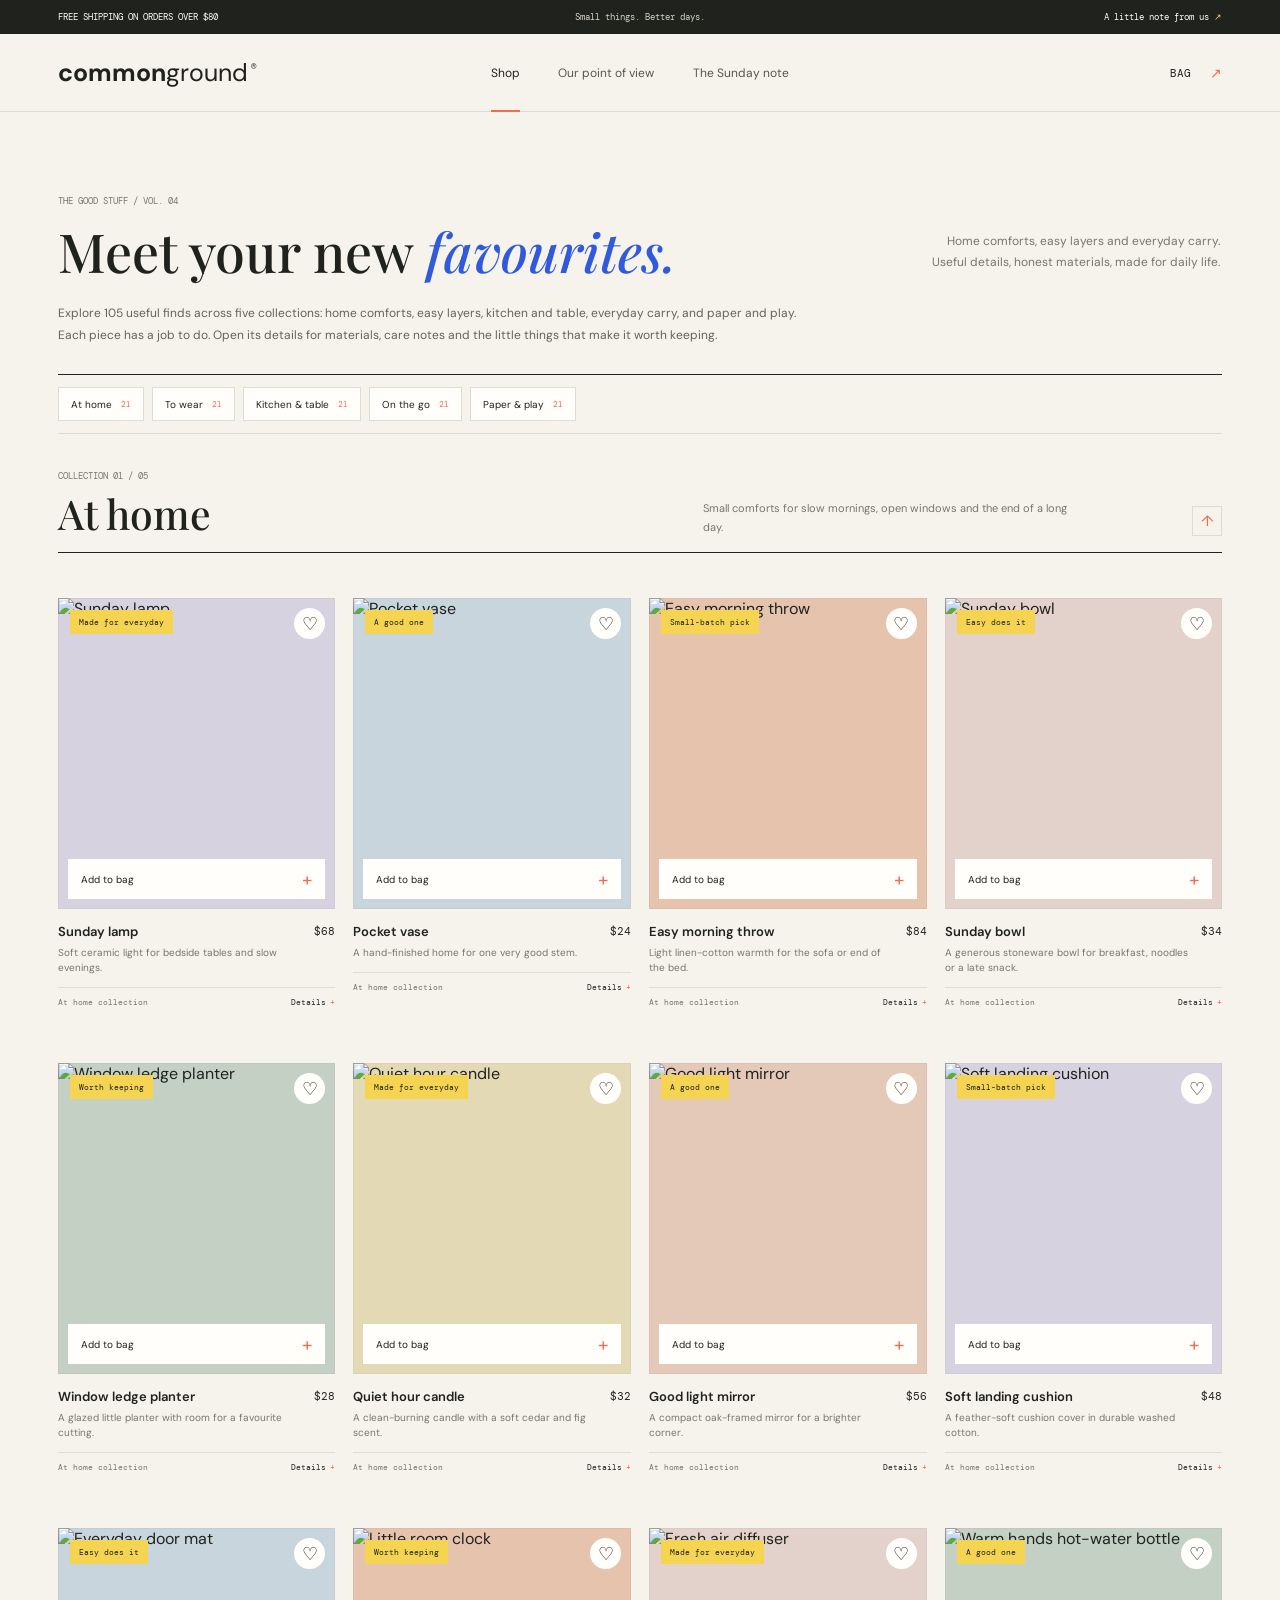
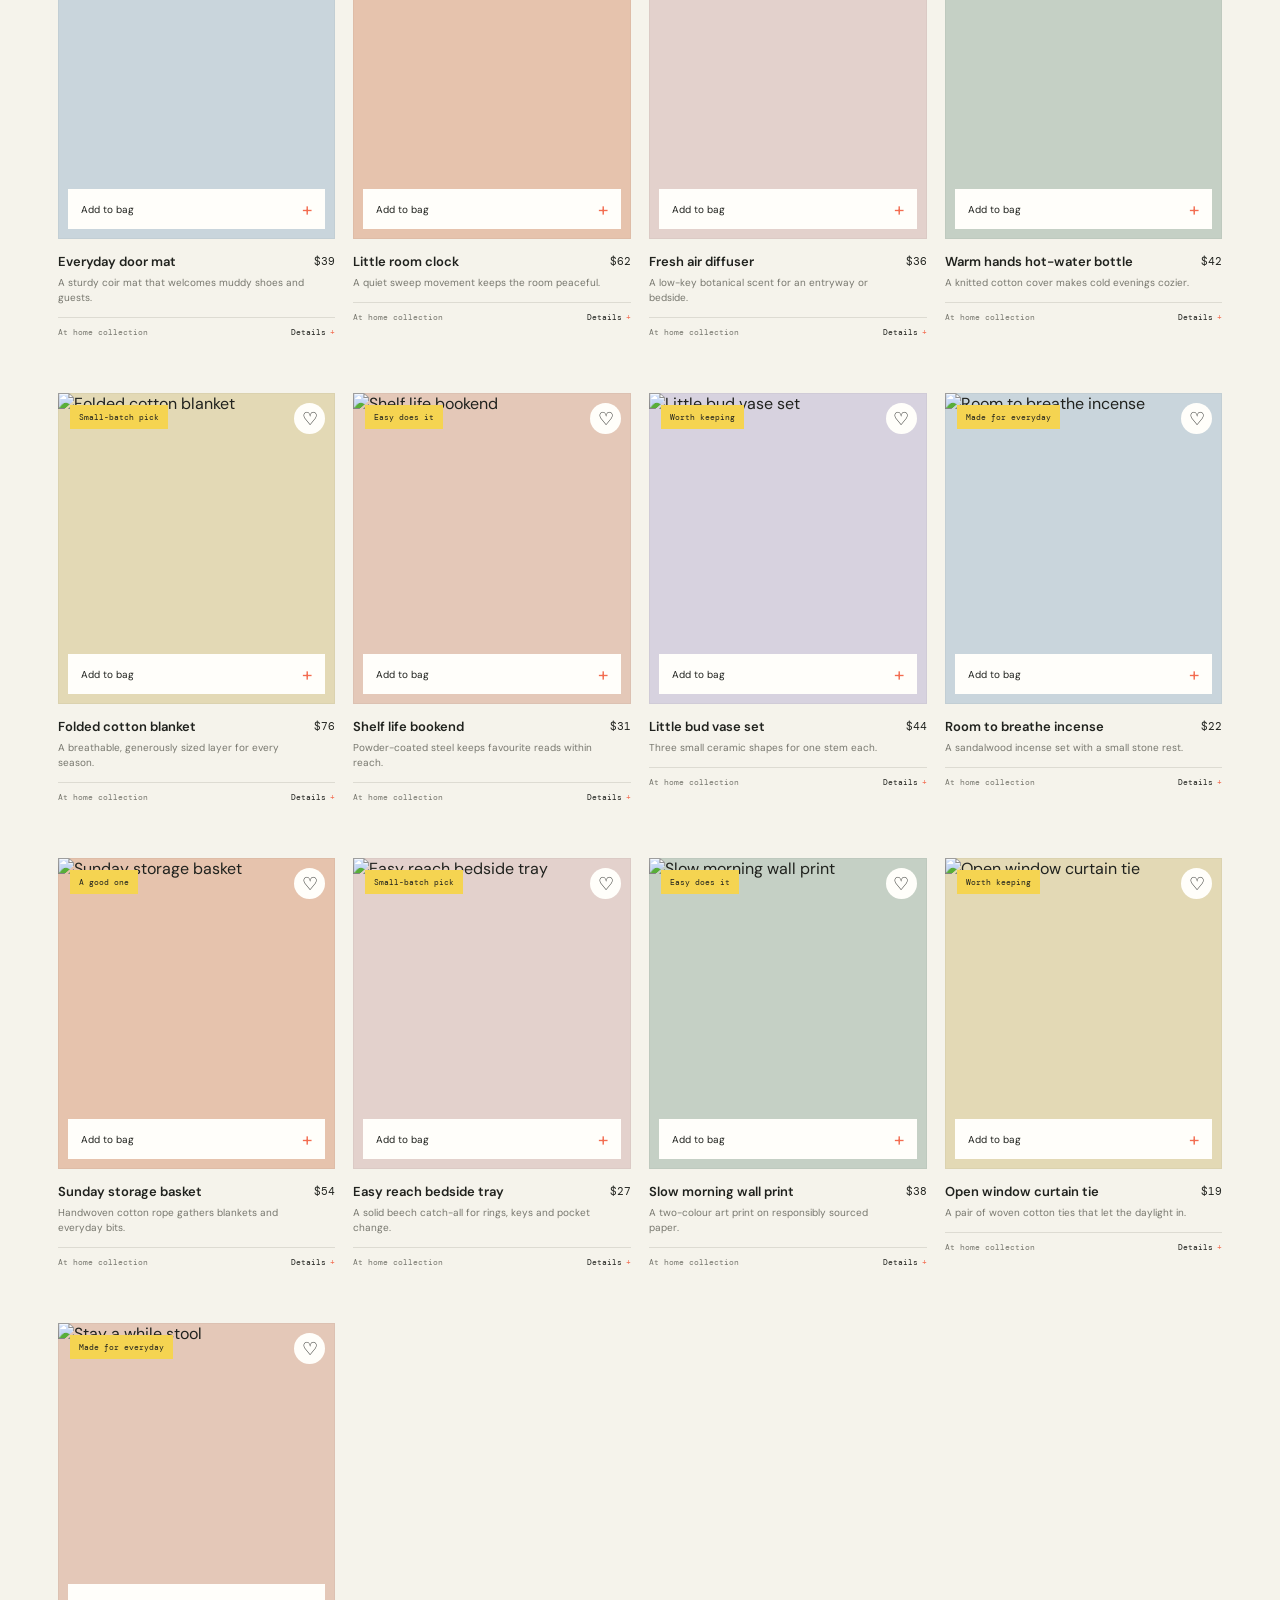
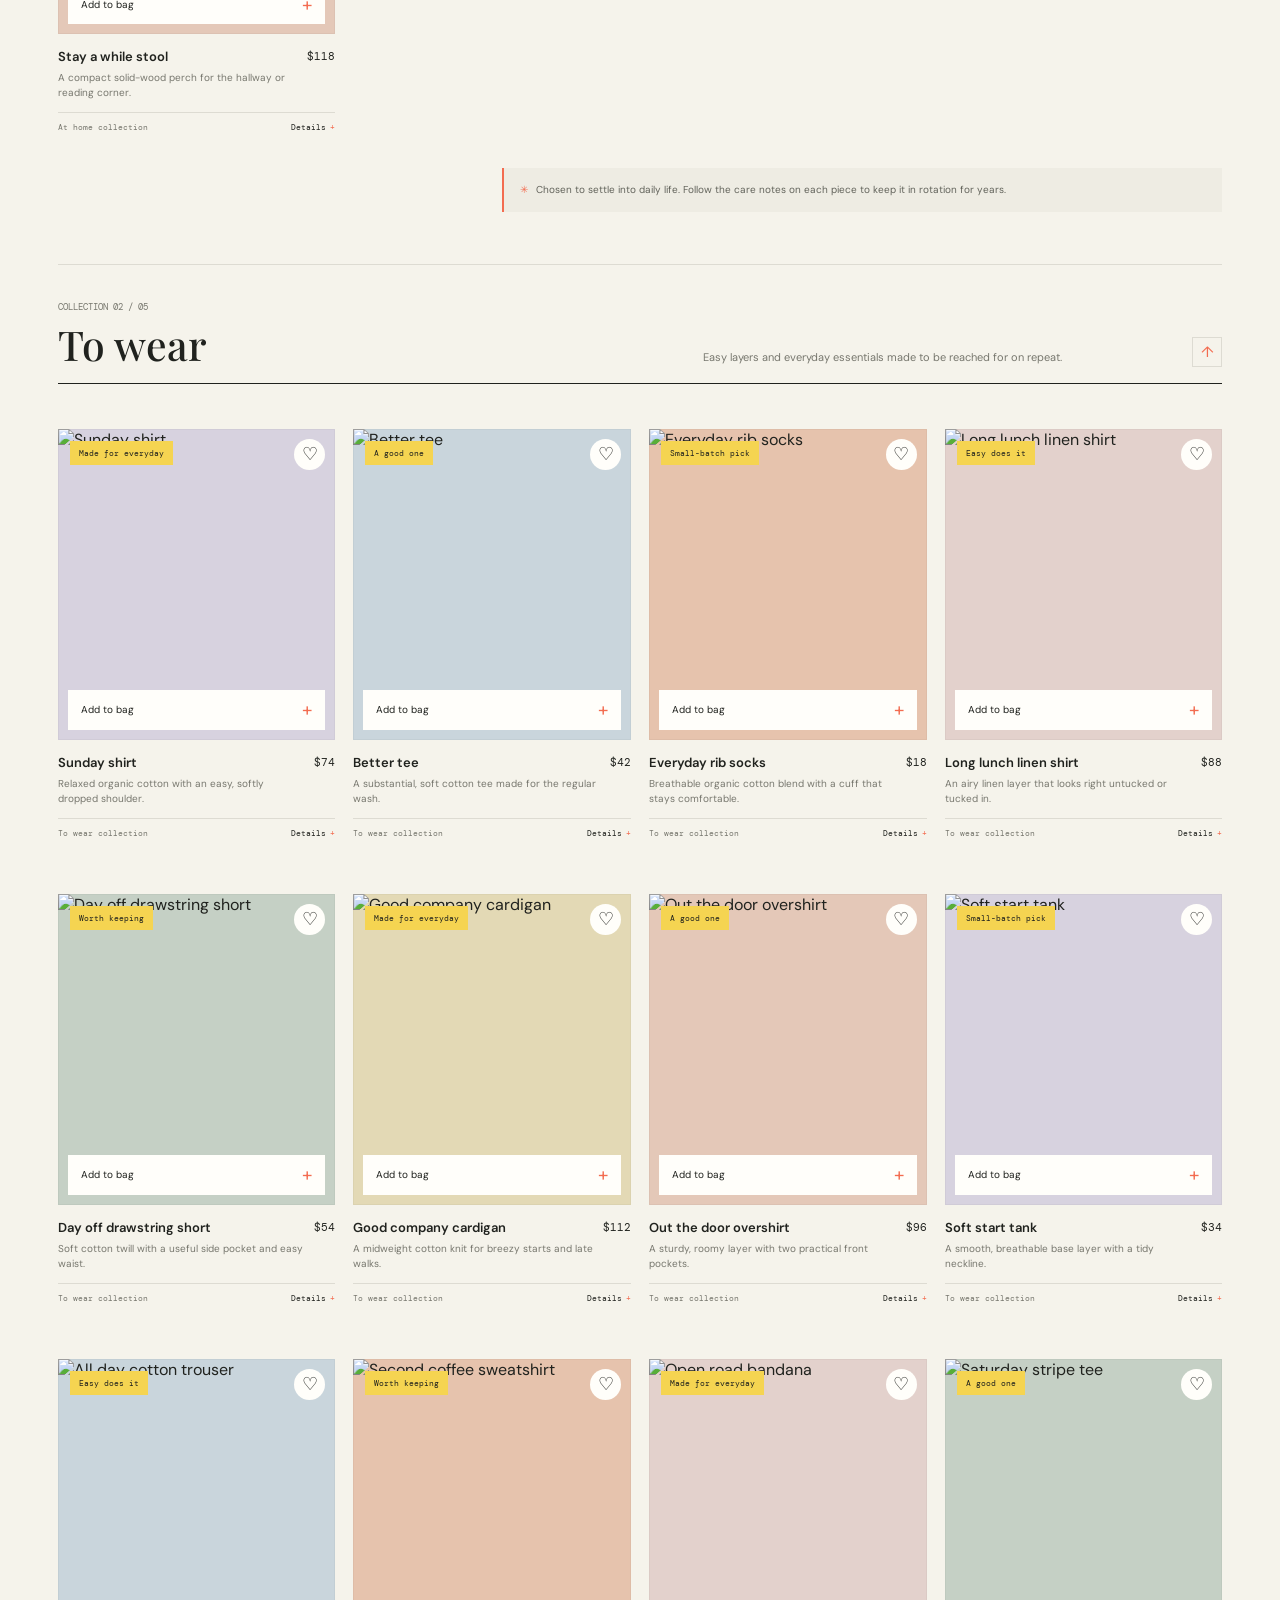
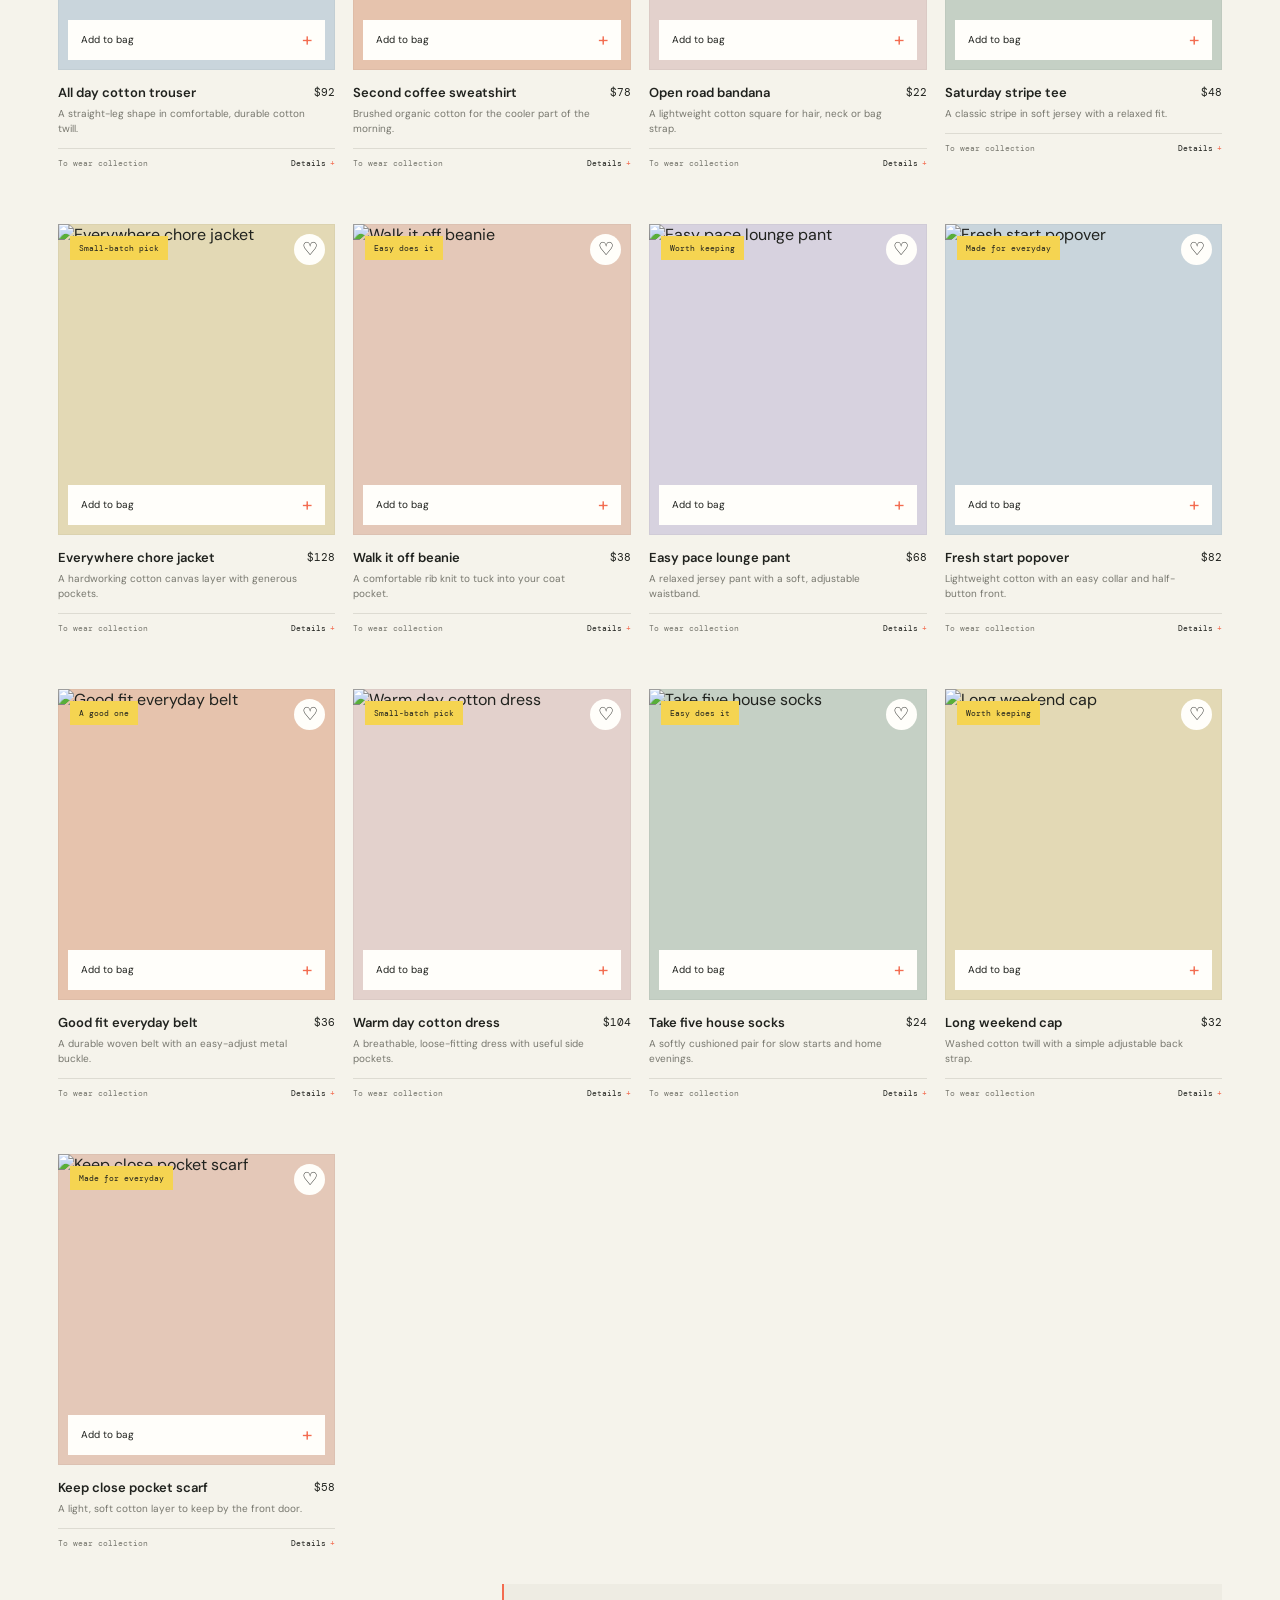
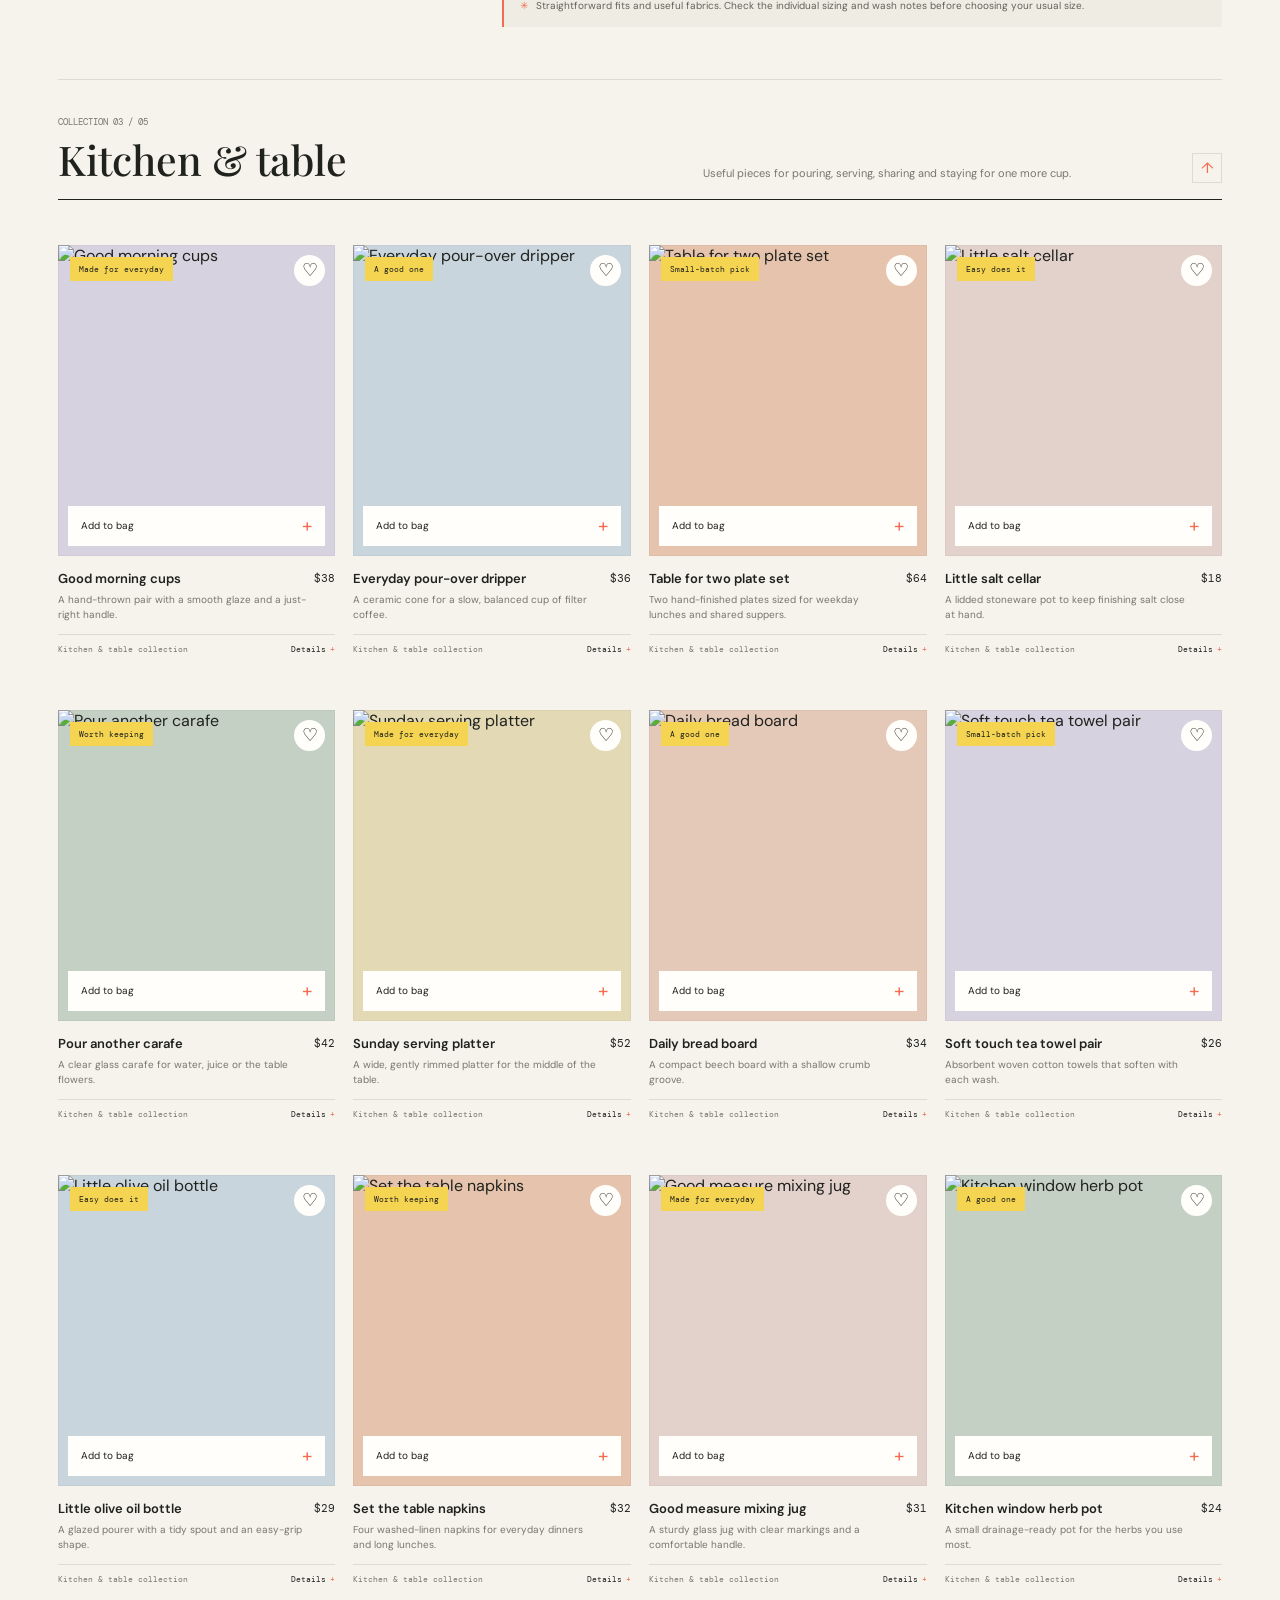
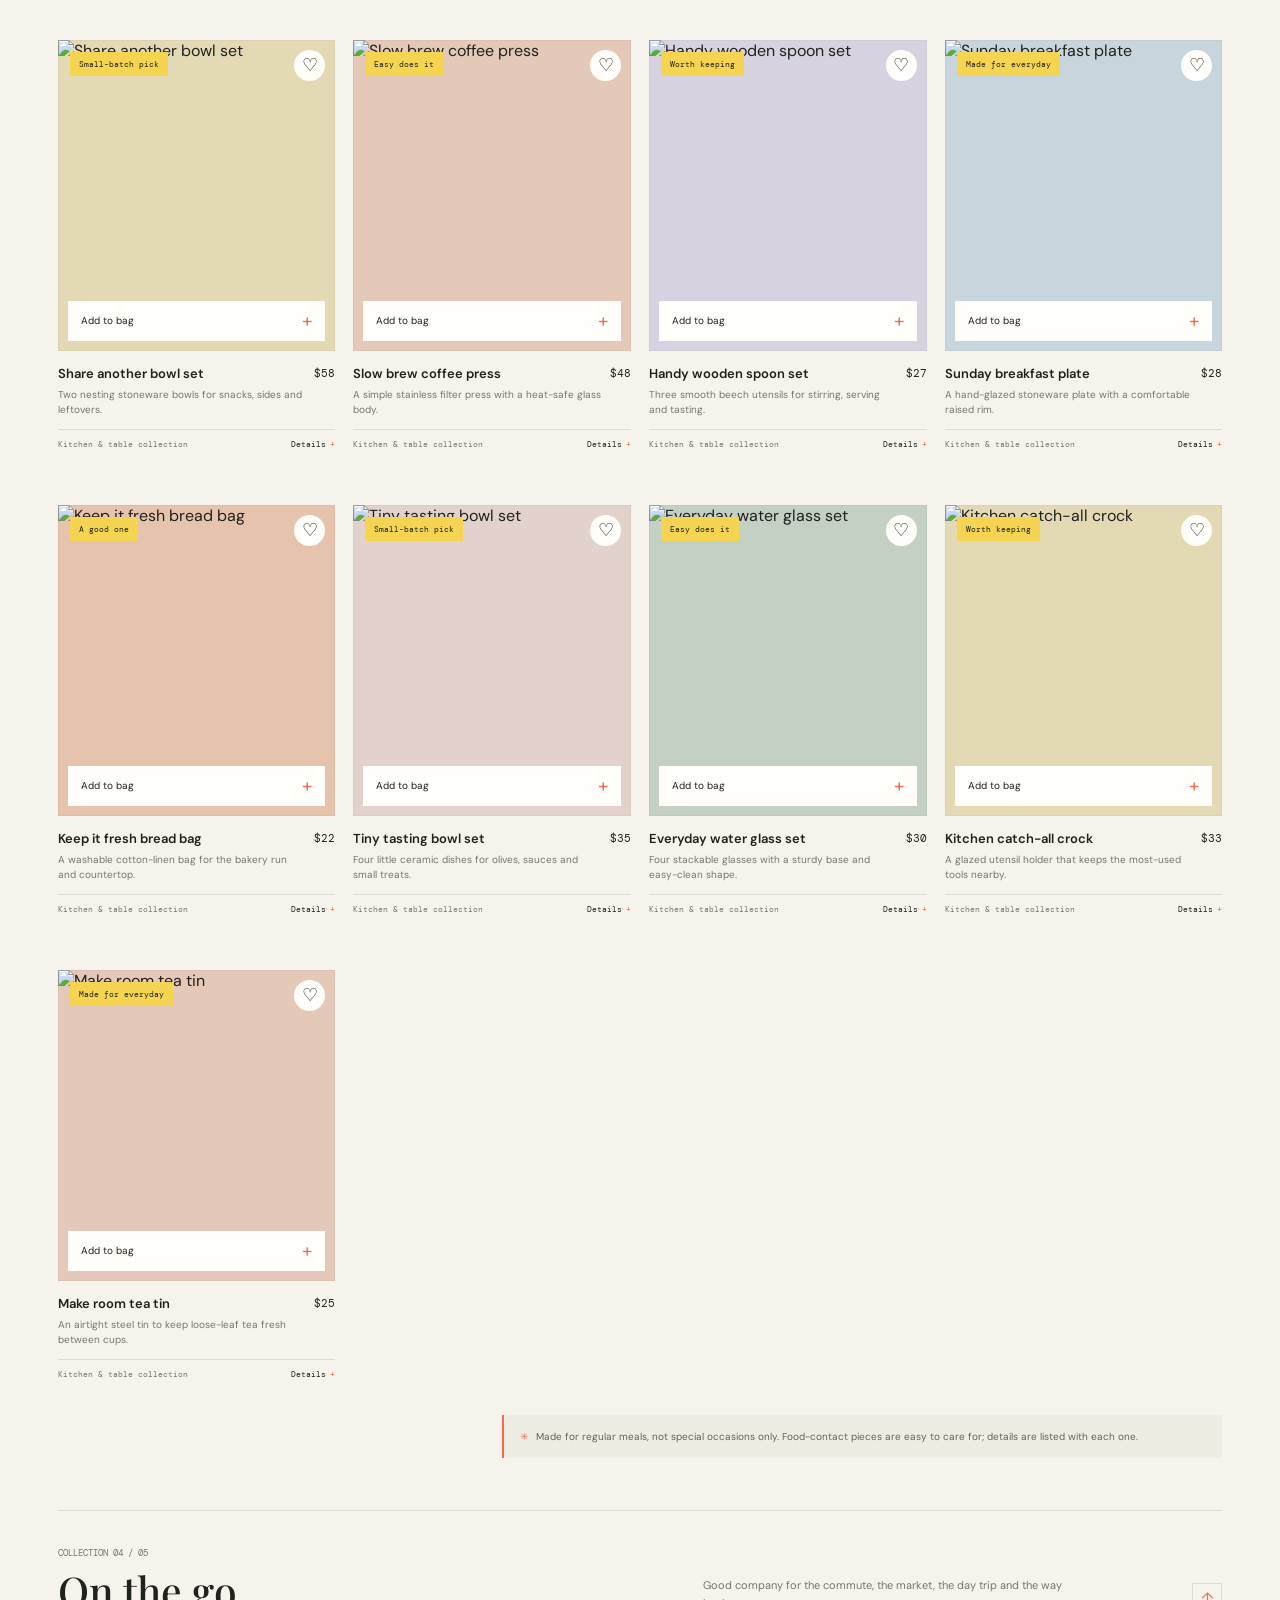
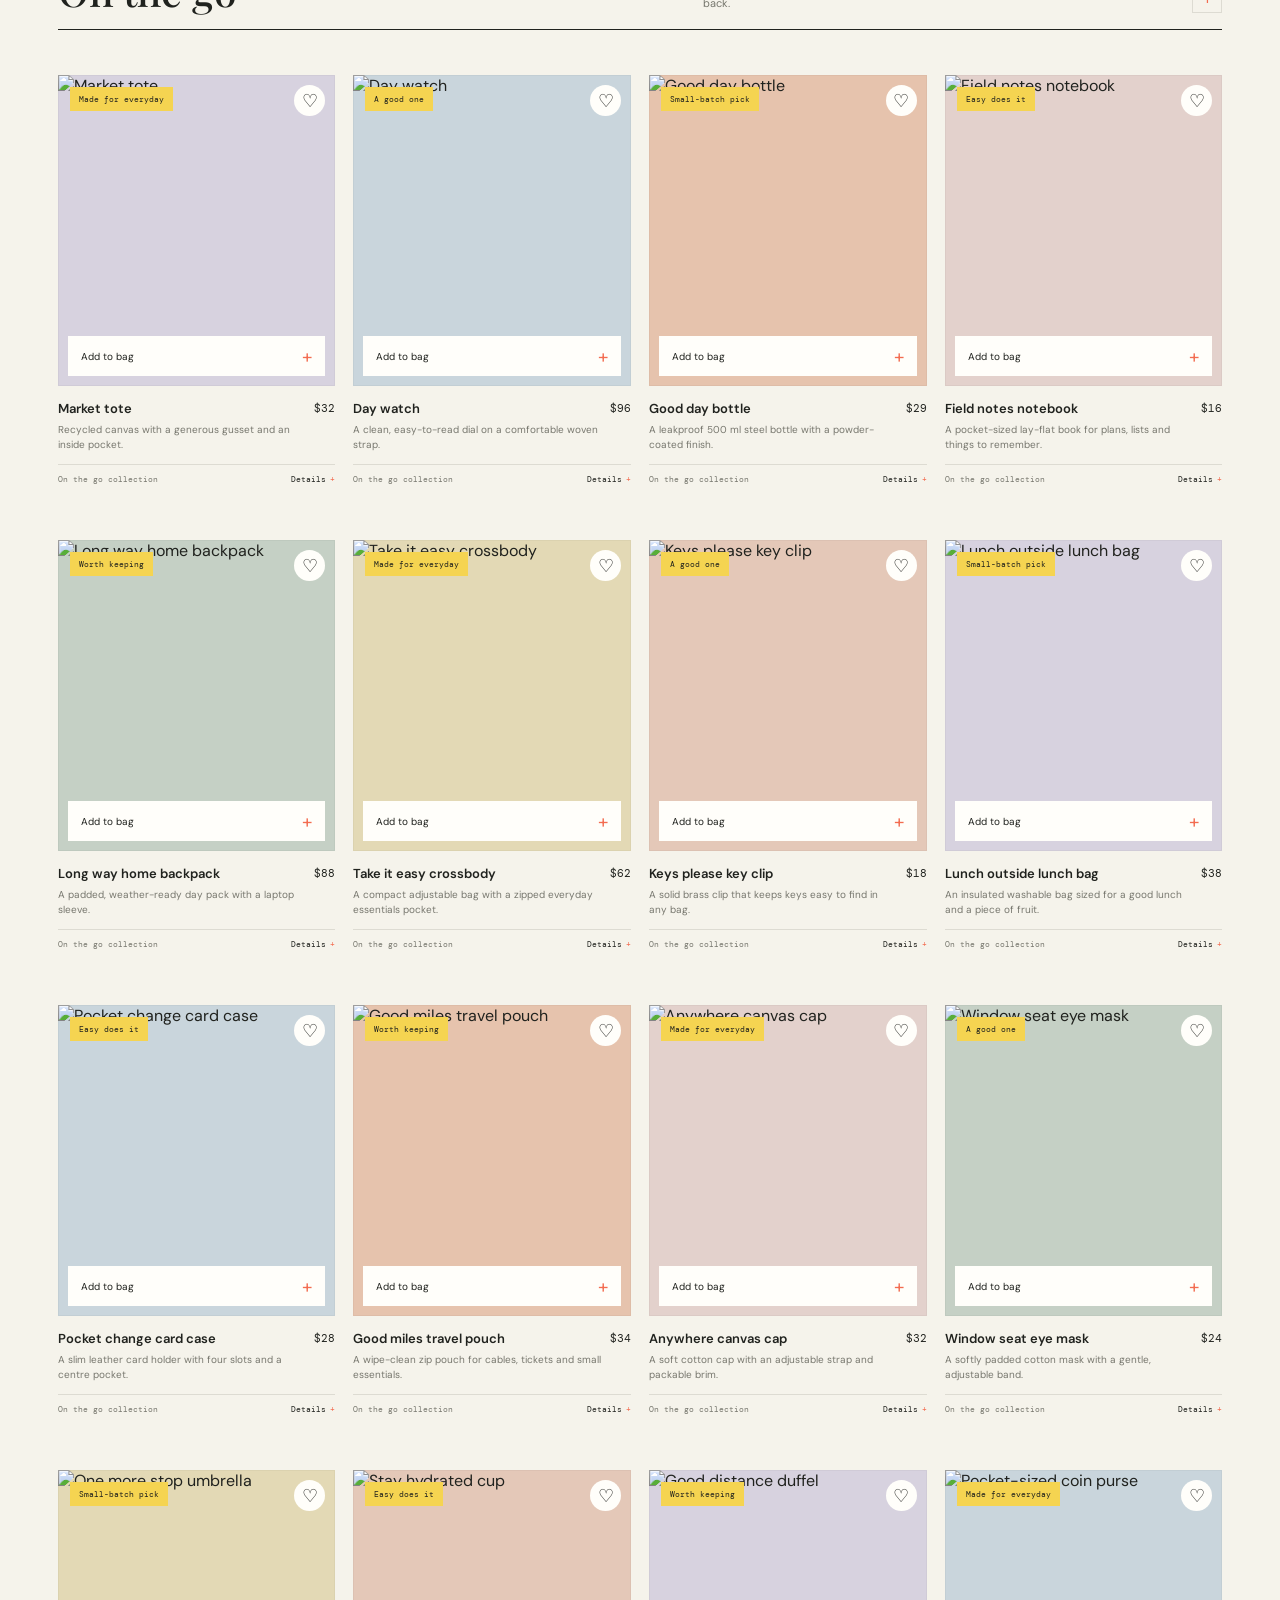
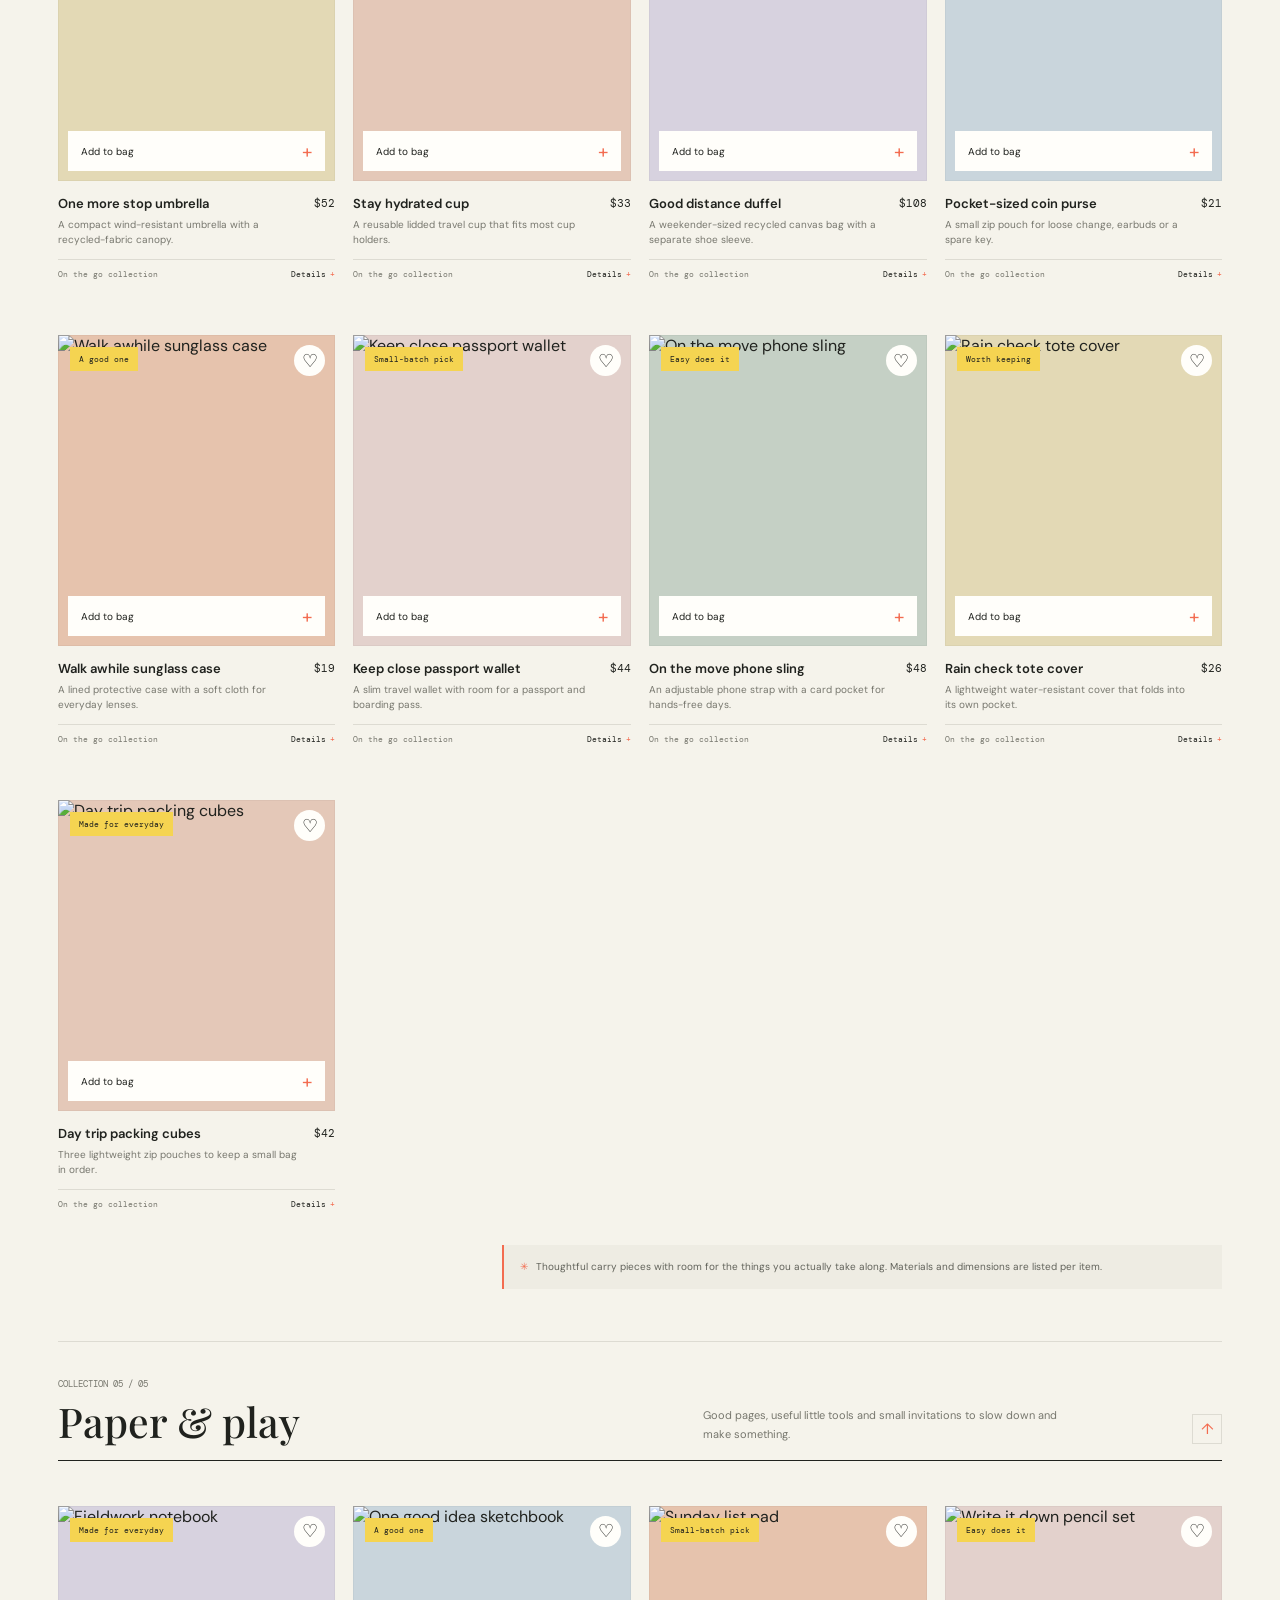
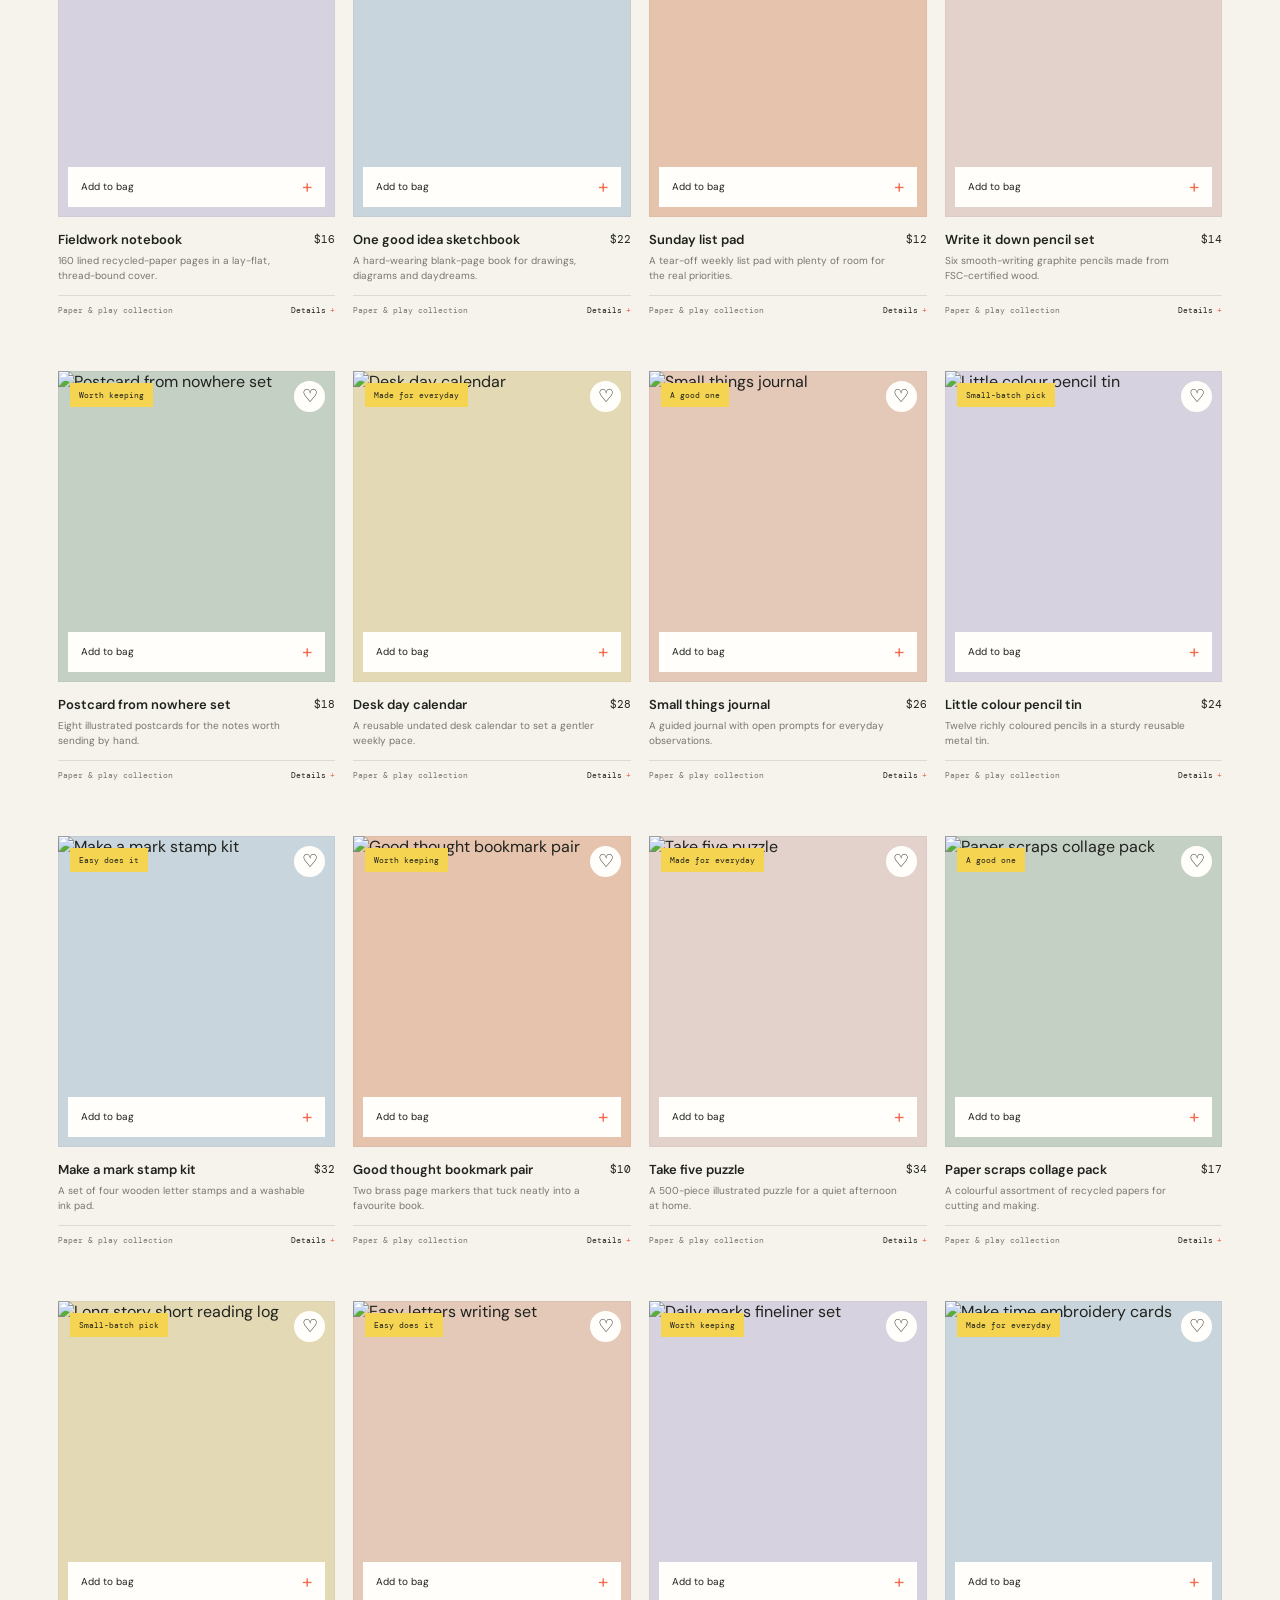
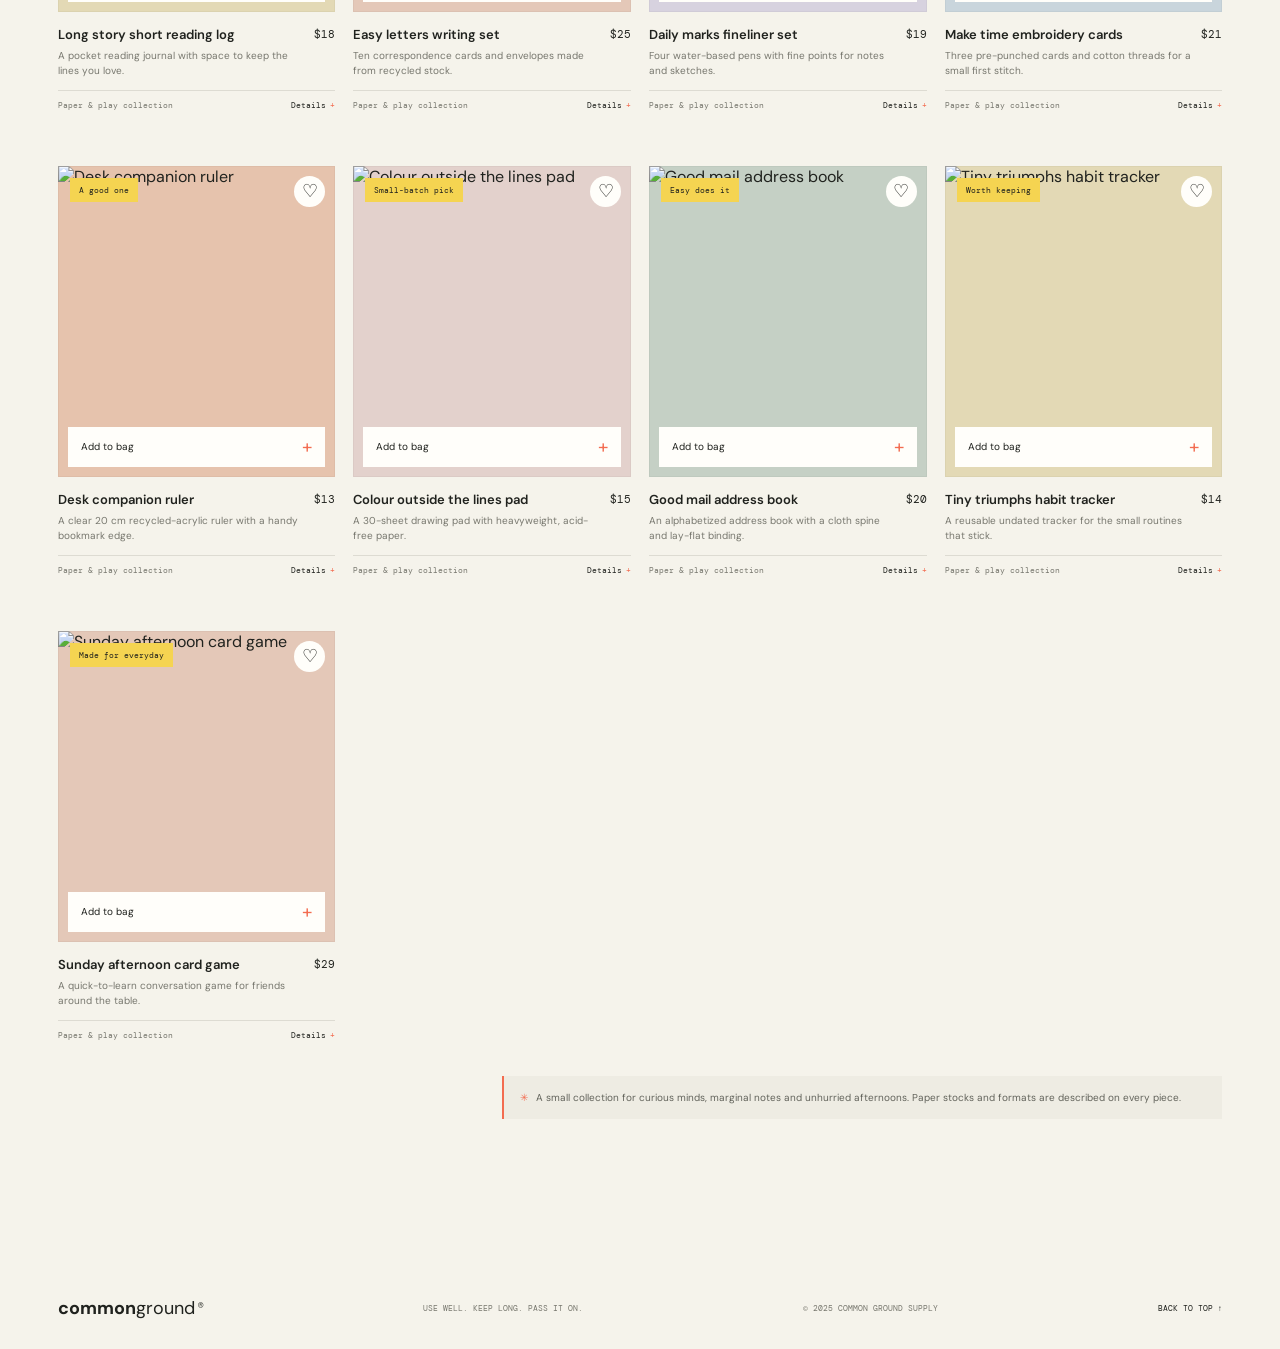
==== commit d2a5c129: "second" ====
--- a/shop.html
+++ b/shop.html
@@ -22,7 +22,7 @@
   <main id="top">
     <section class="shop-section" id="shop" aria-labelledby="shop-title">
       <div class="section-heading"><div><p class="eyebrow">THE GOOD STUFF / VOL. 04</p><h1 id="shop-title">Meet your new <em>favourites.</em></h1></div><p class="section-note">Home comforts, easy layers and everyday carry.<br>Useful details, honest materials, made for daily life.</p></div>
-      <p class="collection-intro">From a softer start to the morning to a bag packed for the long way home, each piece has a job to do. Open the details for materials, care notes and the little things that make it worth keeping.</p>
+      <p class="collection-intro">Explore 105 useful finds across five collections: home comforts, easy layers, kitchen and table, everyday carry, and paper and play. Each piece has a job to do. Open its details for materials, care notes and the little things that make it worth keeping.</p>
       <div class="catalog-panel">
         <div class="catalog-toolbar"><div class="category-filters" role="group" aria-label="Filter products by category">
           <input class="visually-hidden filter-input" type="radio" name="category" id="filter-all" checked><label for="filter-all">Everything <span>12</span></label>
--- a/style.css
+++ b/style.css
@@ -40,8 +40,9 @@
 .header-link span { padding-left: 5px; color: var(--coral); font-size: 14px; }
 .bag-trigger { justify-self: end; position: relative; display: flex; align-items: center; gap: 6px; cursor: pointer; font: 11px var(--mono); text-transform: uppercase; }
 .bag-arrow { color: var(--coral); font-size: 14px; }
-.bag-count { width: 7px; height: 7px; border-radius: 50%; background: transparent; }
+.bag-count { min-width: 7px; height: 7px; display: grid; place-items: center; border-radius: 20px; background: transparent; }
 body:has(.bag-check:checked) .bag-count { background: var(--coral); }
+.bag-count:not(:empty) { min-width: 18px; height: 18px; padding: 0 5px; background: var(--coral); color: var(--white); font: 9px var(--mono); }
 
 .hero { min-height: 575px; display: grid; grid-template-columns: 0.93fr 1.07fr; background: #e9e9dd; }
 .hero-copy { padding: 70px 9% 34px 14%; display: flex; flex-direction: column; align-items: flex-start; justify-content: center; }
@@ -86,6 +87,18 @@
 .section-note { margin: 0 2px 8px 20px; color: var(--muted); font-size: 12px; line-height: 1.8; text-align: right; }
 .collection-intro { max-width: 760px; margin: -22px 0 28px; color: #62635b; font-size: 12px; line-height: 1.85; }
 .catalog-panel { border-top: 1px solid var(--ink); }
+.collection-jump { position: sticky; z-index: 5; top: 0; display: flex; flex-wrap: wrap; gap: 8px; padding: 12px 0; border-bottom: 1px solid var(--line); background: var(--paper); }
+.collection-jump a { min-height: 34px; padding: 0 12px; display: inline-flex; align-items: center; gap: 9px; border: 1px solid var(--line); background: var(--white); font-size: 10px; transition: border-color .18s ease, background .18s ease, color .18s ease; }
+.collection-jump a:hover, .collection-jump a:focus-visible { border-color: var(--ink); background: var(--ink); color: var(--white); }
+.collection-jump a span { color: var(--coral); font: 8px var(--mono); }
+.collection-section { padding: 36px 0 52px; scroll-margin-top: 70px; }
+.collection-section + .collection-section { border-top: 1px solid var(--line); }
+.collection-heading { margin-bottom: 21px; padding-bottom: 16px; display: grid; grid-template-columns: 1fr minmax(180px, .75fr) 30px; align-items: end; gap: 24px; border-bottom: 1px solid var(--ink); }
+.collection-heading h2 { margin: 9px 0 0; font: 500 clamp(30px, 3.2vw, 43px)/1.1 var(--serif); }
+.collection-heading > p { max-width: 380px; margin: 0; color: var(--muted); font-size: 11px; line-height: 1.7; }
+.collection-heading > a { width: 30px; height: 30px; display: grid; place-items: center; border: 1px solid var(--line); color: var(--coral); font-size: 15px; }
+.collection-note { max-width: 720px; margin: 25px 0 0 auto; padding: 13px 16px; border-left: 2px solid var(--coral); background: #eeece3; color: #62635b; font-size: 10px; line-height: 1.75; }
+.collection-note span { padding-right: 5px; color: var(--coral); }
 .catalog-toolbar { min-height: 64px; display: flex; justify-content: space-between; align-items: center; gap: 20px; border-bottom: 1px solid var(--line); }
 .category-filters { display: flex; align-items: center; gap: clamp(17px, 2.6vw, 34px); }
 .category-filters label { padding: 9px 0; color: #77776e; cursor: pointer; font-size: 11px; transition: color .15s ease; }
@@ -252,6 +265,8 @@
 .cart-line span { display: block; color: var(--muted); font-size: 9px; }
 .cart-line label { display: inline-block; margin-top: 9px; border-bottom: 1px solid #99998f; color: #66665e; cursor: pointer; font-size: 9px; }
 .cart-line strong { align-self: start; padding-top: 2px; font: 10px var(--mono); }
+.cart-subtotal { margin: 0 0 13px; display: flex; justify-content: space-between; align-items: center; font-size: 11px; }
+.cart-subtotal strong { font: 12px var(--mono); }
 body:has(#bag-lamp:checked) .cart-line-lamp, body:has(#bag-tote:checked) .cart-line-tote, body:has(#bag-vase:checked) .cart-line-vase, body:has(#bag-shirt:checked) .cart-line-shirt, body:has(#bag-watch:checked) .cart-line-watch, body:has(#bag-cups:checked) .cart-line-cups, body:has(#bag-tee:checked) .cart-line-tee, body:has(#bag-bottle:checked) .cart-line-bottle, body:has(#bag-throw:checked) .cart-line-throw, body:has(#bag-bowl:checked) .cart-line-bowl, body:has(#bag-socks:checked) .cart-line-socks, body:has(#bag-notebook:checked) .cart-line-notebook { display: grid; }
 .cart-footer { padding: 16px 26px 22px; border-top: 1px solid var(--line); }
 .shipping-note { margin: 0 0 14px; padding: 10px; background: #eef0e8; font-size: 10px; }
@@ -280,6 +295,9 @@
 	.newsletter { padding: 52px 6%; grid-template-columns: 70px 1fr 1fr; gap: 22px; }
 	.home-links { padding-right: 5%; padding-left: 5%; }
 	.home-link-grid { gap: 10px; }
+	.collection-heading { grid-template-columns: 1fr 30px; gap: 12px; }
+	.collection-heading > p { grid-column: 1; grid-row: 2; }
+	.collection-heading > a { grid-column: 2; grid-row: 1 / span 2; }
 }
 
 @media (max-width: 600px) {
@@ -315,6 +333,14 @@
 	.section-heading { margin-bottom: 27px; align-items: flex-start; flex-direction: column; gap: 10px; }
 	.section-heading h2 { margin-top: 10px; font-size: 42px; }
 	.section-note { margin: 0; text-align: left; }
+	.collection-intro { margin: -10px 0 22px; font-size: 11px; }
+	.collection-jump { top: 0; gap: 6px; padding: 9px 0; }
+	.collection-jump a { min-height: 32px; padding: 0 9px; gap: 6px; font-size: 9px; }
+	.collection-section { padding: 27px 0 35px; scroll-margin-top: 68px; }
+	.collection-heading { margin-bottom: 14px; padding-bottom: 12px; }
+	.collection-heading h2 { font-size: 31px; }
+	.collection-heading > p { font-size: 10px; }
+	.collection-note { margin-top: 18px; padding: 11px 12px; font-size: 9px; }
 	.catalog-toolbar { min-height: 57px; align-items: flex-start; flex-direction: column; justify-content: center; gap: 7px; padding: 9px 0; }
 	.category-filters { width: 100%; justify-content: space-between; gap: 8px; }
 	.category-filters label { padding: 5px 0; font-size: 10px; }
